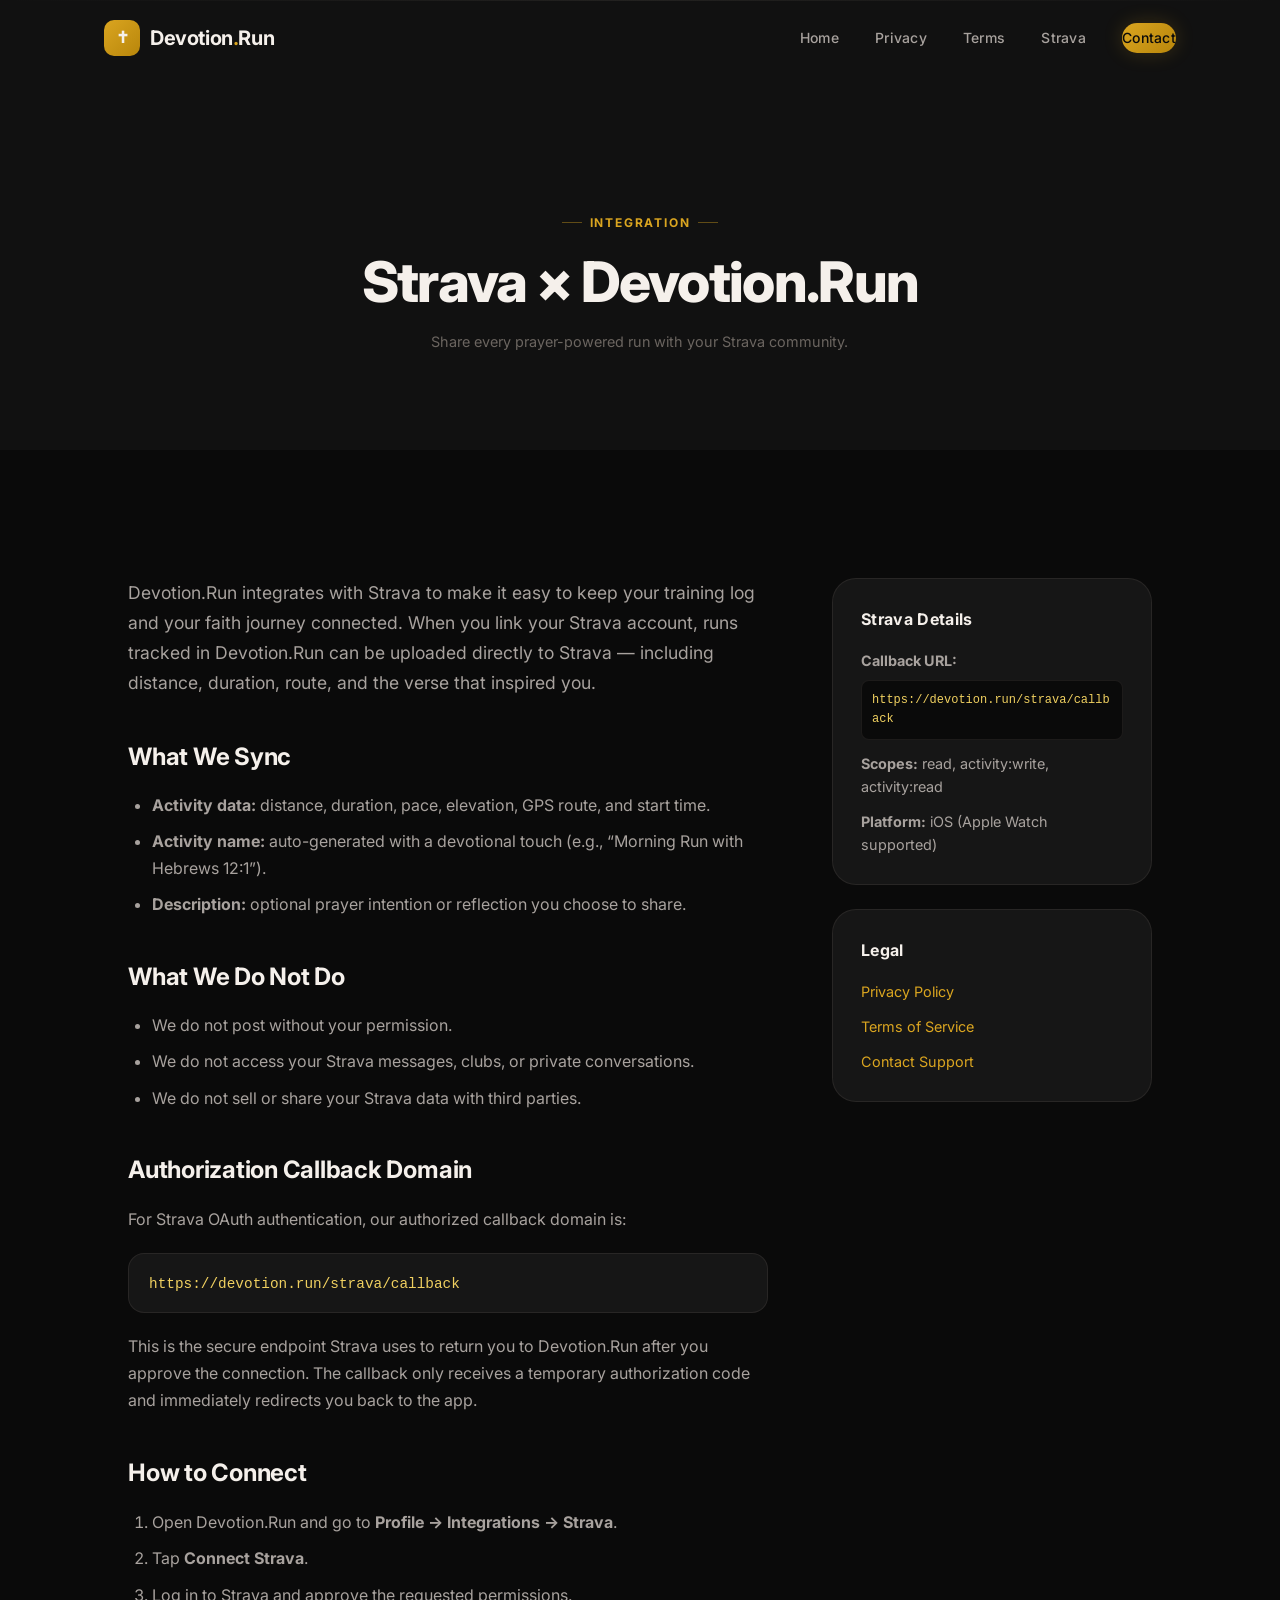
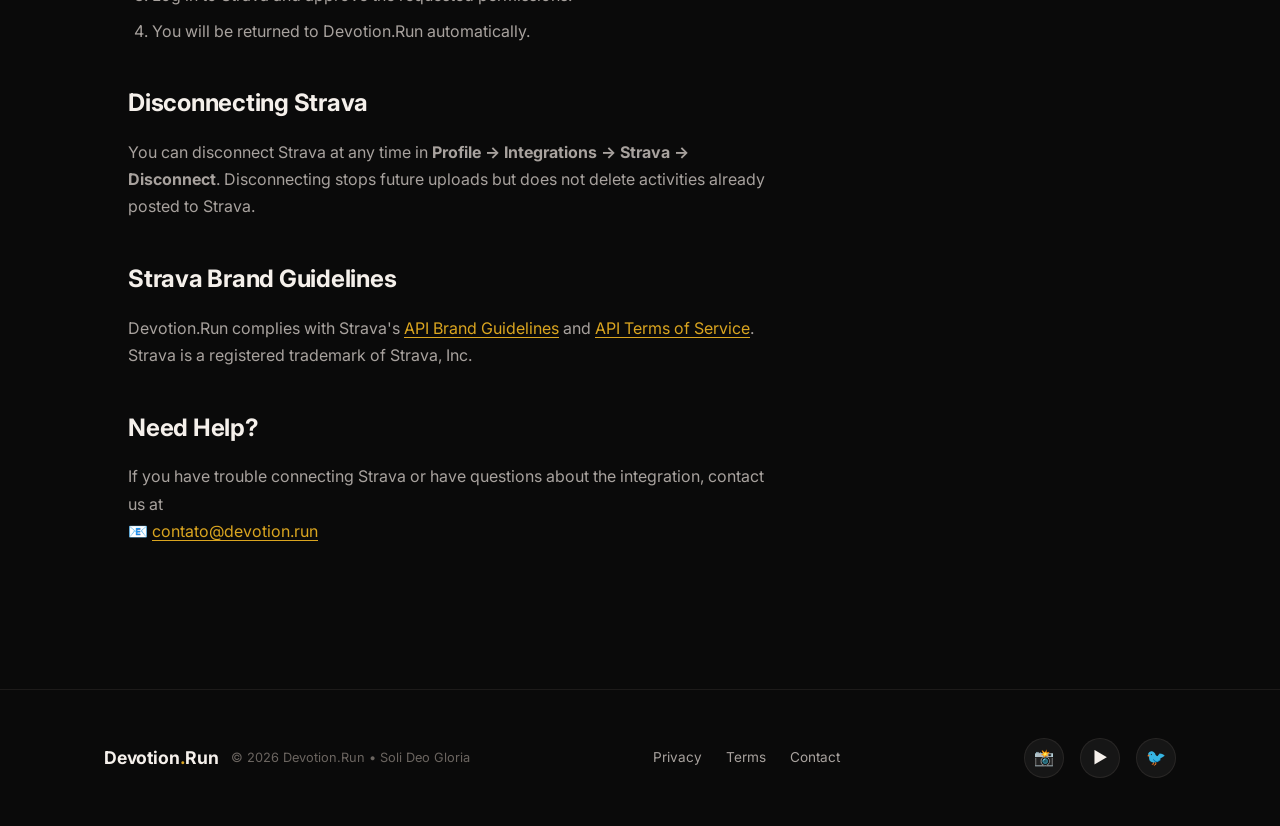
==== strava/index.html @ 0629eaf5 "Initial landing page with legal pages and Strava callback" ====
<!DOCTYPE html>
<html lang="pt-BR">

<head>
    <meta charset="UTF-8">
    <meta name="viewport" content="width=device-width, initial-scale=1.0">
    <title>Strava Integration — Devotion.Run</title>

    <!-- SEO -->
    <meta name="description"
        content="Connect Devotion.Run with Strava. Upload your prayer-powered runs and keep your Strava activity feed in sync.">
    <meta name="author" content="Devotion.Run">

    <!-- Open Graph -->
    <meta property="og:title" content="Strava Integration — Devotion.Run">
    <meta property="og:description" content="Sync your devotional runs with Strava.">
    <meta property="og:type" content="website">
    <meta property="og:url" content="https://devotion.run/strava/">

    <!-- Fonts -->
    <link rel="preconnect" href="https://fonts.googleapis.com">
    <link rel="preconnect" href="https://fonts.gstatic.com" crossorigin>
    <link href="https://fonts.googleapis.com/css2?family=Inter:wght@400;500;600;700;800&display=swap" rel="stylesheet">

    <!-- Styles -->
    <link rel="stylesheet" href="../styles.css">
    <link rel="stylesheet" href="../legal.css">

    <!-- Favicon -->
    <link rel="icon" type="image/svg+xml"
        href="data:image/svg+xml,<svg xmlns='http://www.w3.org/2000/svg' viewBox='0 0 100 100'><text y='.9em' font-size='90'>✝️</text></svg>">
</head>

<body>
    <!-- Page Loader -->
    <div class="page-loader" id="pageLoader">
        <div class="loader-icon"></div>
    </div>

    <!-- Mobile overlay -->
    <div class="nav-overlay" id="navOverlay"></div>

    <!-- ==================== NAVIGATION ==================== -->
    <nav class="navbar" id="navbar">
        <div class="container">
            <a href="/" class="nav-logo">
                <span class="logo-icon">✝</span>
                <span>Devotion<span class="logo-dot">.</span>Run</span>
            </a>

            <div class="nav-links" id="navLinks">
                <a href="/">Home</a>
                <a href="/privacy">Privacy</a>
                <a href="/terms">Terms</a>
                <a href="/strava/">Strava</a>
                <a href="mailto:contato@devotion.run" class="nav-cta">Contact</a>
            </div>

            <button class="menu-toggle" id="menuToggle" aria-label="Menu">
                <span></span>
                <span></span>
                <span></span>
            </button>
        </div>
    </nav>

    <!-- ==================== INTEGRATION HERO ==================== -->
    <section class="legal-hero">
        <div class="container">
            <span class="section-label">Integration</span>
            <h1>Strava × Devotion.Run</h1>
            <p class="legal-updated">Share every prayer-powered run with your Strava community.</p>
        </div>
    </section>

    <!-- ==================== INTEGRATION CONTENT ==================== -->
    <section class="legal-content">
        <div class="container legal-container">
            <div class="legal-body">
                <p class="legal-intro">
                    Devotion.Run integrates with Strava to make it easy to keep your training log and your faith journey
                    connected. When you link your Strava account, runs tracked in Devotion.Run can be uploaded directly
                    to Strava — including distance, duration, route, and the verse that inspired you.
                </p>

                <h2>What We Sync</h2>
                <ul>
                    <li><strong>Activity data:</strong> distance, duration, pace, elevation, GPS route, and start time.
                    </li>
                    <li><strong>Activity name:</strong> auto-generated with a devotional touch (e.g., “Morning Run with
                        Hebrews 12:1”).</li>
                    <li><strong>Description:</strong> optional prayer intention or reflection you choose to share.</li>
                </ul>

                <h2>What We Do Not Do</h2>
                <ul>
                    <li>We do not post without your permission.</li>
                    <li>We do not access your Strava messages, clubs, or private conversations.</li>
                    <li>We do not sell or share your Strava data with third parties.</li>
                </ul>

                <h2>Authorization Callback Domain</h2>
                <p>
                    For Strava OAuth authentication, our authorized callback domain is:
                </p>
                <div class="code-block">
                    <code>https://devotion.run/strava/callback</code>
                </div>
                <p>
                    This is the secure endpoint Strava uses to return you to Devotion.Run after you approve the
                    connection. The callback only receives a temporary authorization code and immediately redirects you
                    back to the app.
                </p>

                <h2>How to Connect</h2>
                <ol>
                    <li>Open Devotion.Run and go to <strong>Profile → Integrations → Strava</strong>.</li>
                    <li>Tap <strong>Connect Strava</strong>.</li>
                    <li>Log in to Strava and approve the requested permissions.</li>
                    <li>You will be returned to Devotion.Run automatically.</li>
                </ol>

                <h2>Disconnecting Strava</h2>
                <p>
                    You can disconnect Strava at any time in <strong>Profile → Integrations → Strava → Disconnect</strong>.
                    Disconnecting stops future uploads but does not delete activities already posted to Strava.
                </p>

                <h2>Strava Brand Guidelines</h2>
                <p>
                    Devotion.Run complies with Strava's <a href="https://developers.strava.com/guidelines/" target="_blank"
                        rel="noopener noreferrer">API Brand Guidelines</a> and
                    <a href="https://www.strava.com/legal/api" target="_blank" rel="noopener noreferrer">API Terms of
                        Service</a>. Strava is a registered trademark of Strava, Inc.
                </p>

                <h2>Need Help?</h2>
                <p>
                    If you have trouble connecting Strava or have questions about the integration, contact us at<br>
                    📧 <a href="mailto:contato@devotion.run">contato@devotion.run</a>
                </p>
            </div>

            <aside class="legal-sidebar">
                <div class="legal-card">
                    <h3>Strava Details</h3>
                    <ul>
                        <li><strong>Callback URL:</strong><br><code>https://devotion.run/strava/callback</code></li>
                        <li><strong>Scopes:</strong> read, activity:write, activity:read</li>
                        <li><strong>Platform:</strong> iOS (Apple Watch supported)</li>
                    </ul>
                </div>
                <div class="legal-card">
                    <h3>Legal</h3>
                    <ul>
                        <li><a href="/privacy">Privacy Policy</a></li>
                        <li><a href="/terms">Terms of Service</a></li>
                        <li><a href="mailto:contato@devotion.run">Contact Support</a></li>
                    </ul>
                </div>
            </aside>
        </div>
    </section>

    <!-- ==================== FOOTER ==================== -->
    <footer class="footer">
        <div class="container">
            <div class="footer-left">
                <span class="footer-logo">Devotion<span class="logo-dot">.</span>Run</span>
                <span class="footer-copy">© 2026 Devotion.Run • Soli Deo Gloria</span>
            </div>

            <div class="footer-links">
                <a href="/privacy">Privacy</a>
                <a href="/terms">Terms</a>
                <a href="mailto:contato@devotion.run">Contact</a>
            </div>

            <div class="footer-social">
                <a href="#" aria-label="Instagram" title="Instagram">📸</a>
                <a href="#" aria-label="YouTube" title="YouTube">▶️</a>
                <a href="#" aria-label="Twitter" title="Twitter">🐦</a>
            </div>
        </div>
    </footer>

    <script src="../script.js"></script>
</body>

</html>
---- styles.css ----
/* ============================================
   DevotionRun — Premium Landing Page
   Design System & Styles
   ============================================ */

/* --- CSS Variables / Design Tokens --- */
:root {
    /* Colors */
    --bg-primary: #0A0A0A;
    --bg-secondary: #111111;
    --bg-card: #161616;
    --bg-card-hover: #1C1C1C;
    --bg-elevated: #1A1A1A;

    --text-primary: #F5F0EB;
    --text-secondary: #A8A29E;
    --text-muted: #6B6560;

    --gold: #DAA520;
    --gold-light: #F0D060;
    --gold-dim: #B8860B;
    --beige: #F5E6D0;
    --beige-dim: #D4C4A8;

    --accent-glow: rgba(218, 165, 32, 0.15);
    --accent-glow-strong: rgba(218, 165, 32, 0.3);
    --border-subtle: rgba(245, 230, 208, 0.08);
    --border-gold: rgba(218, 165, 32, 0.25);

    /* Typography */
    --font-display: 'Inter', -apple-system, BlinkMacSystemFont, sans-serif;
    --font-body: 'Inter', -apple-system, BlinkMacSystemFont, sans-serif;

    /* Spacing */
    --section-padding: clamp(80px, 10vw, 140px) clamp(20px, 5vw, 80px);
    --container-max: 1200px;

    /* Transitions */
    --ease-out-expo: cubic-bezier(0.16, 1, 0.3, 1);
    --ease-out-quart: cubic-bezier(0.25, 1, 0.5, 1);
    --transition-fast: 200ms var(--ease-out-expo);
    --transition-medium: 400ms var(--ease-out-expo);
    --transition-slow: 800ms var(--ease-out-expo);

    /* Border Radius */
    --radius-sm: 8px;
    --radius-md: 16px;
    --radius-lg: 24px;
    --radius-xl: 32px;
    --radius-full: 9999px;
}

/* --- Reset & Base --- */
*,
*::before,
*::after {
    margin: 0;
    padding: 0;
    box-sizing: border-box;
}

html {
    scroll-behavior: smooth;
    -webkit-font-smoothing: antialiased;
    -moz-osx-font-smoothing: grayscale;
}

body {
    font-family: var(--font-body);
    background-color: var(--bg-primary);
    color: var(--text-primary);
    line-height: 1.6;
    overflow-x: hidden;
}

a {
    text-decoration: none;
    color: inherit;
    transition: color var(--transition-fast);
}

img {
    max-width: 100%;
    height: auto;
    display: block;
}

button {
    border: none;
    background: none;
    font-family: inherit;
    cursor: pointer;
    color: inherit;
}

ul,
ol {
    list-style: none;
}

/* --- Container --- */
.container {
    max-width: var(--container-max);
    margin: 0 auto;
    padding: 0 clamp(20px, 5vw, 80px);
}

/* --- Section base --- */
section {
    position: relative;
}

/* --- Animated reveal --- */
.reveal {
    opacity: 0;
    transform: translateY(40px);
    transition: opacity 0.8s var(--ease-out-expo), transform 0.8s var(--ease-out-expo);
}

.reveal.visible {
    opacity: 1;
    transform: translateY(0);
}

.reveal-delay-1 {
    transition-delay: 0.1s;
}

.reveal-delay-2 {
    transition-delay: 0.2s;
}

.reveal-delay-3 {
    transition-delay: 0.3s;
}

.reveal-delay-4 {
    transition-delay: 0.4s;
}

/* ============================================
   NAVIGATION
   ============================================ */
.navbar {
    position: fixed;
    top: 0;
    left: 0;
    right: 0;
    z-index: 1000;
    padding: 20px 0;
    transition: all var(--transition-medium);
}

.navbar.scrolled {
    background: rgba(10, 10, 10, 0.85);
    backdrop-filter: blur(20px) saturate(180%);
    -webkit-backdrop-filter: blur(20px) saturate(180%);
    border-bottom: 1px solid var(--border-subtle);
    padding: 12px 0;
}

.navbar .container {
    display: flex;
    align-items: center;
    justify-content: space-between;
}

.nav-logo {
    display: flex;
    align-items: center;
    gap: 10px;
    font-size: 1.25rem;
    font-weight: 700;
    letter-spacing: -0.02em;
}

.nav-logo .logo-icon {
    width: 36px;
    height: 36px;
    background: linear-gradient(135deg, var(--gold), var(--gold-dim));
    border-radius: 10px;
    display: flex;
    align-items: center;
    justify-content: center;
    font-size: 1rem;
}

.nav-logo .logo-dot {
    color: var(--gold);
}

.nav-links {
    display: flex;
    align-items: center;
    gap: 36px;
}

.nav-links a {
    font-size: 0.875rem;
    font-weight: 500;
    color: var(--text-secondary);
    letter-spacing: 0.02em;
    position: relative;
    padding: 4px 0;
}

.nav-links a::after {
    content: '';
    position: absolute;
    bottom: -2px;
    left: 0;
    width: 0;
    height: 2px;
    background: var(--gold);
    transition: width var(--transition-medium);
}

.nav-links a:hover {
    color: var(--text-primary);
}

.nav-links a:hover::after {
    width: 100%;
}

.nav-cta {
    background: linear-gradient(135deg, var(--gold), var(--gold-dim));
    color: var(--bg-primary) !important;
    padding: 10px 24px;
    border-radius: var(--radius-full);
    font-weight: 600;
    font-size: 0.875rem;
    letter-spacing: 0.02em;
    transition: all var(--transition-fast);
    box-shadow: 0 0 20px rgba(218, 165, 32, 0.2);
}

.nav-cta:hover {
    transform: translateY(-1px);
    box-shadow: 0 4px 30px rgba(218, 165, 32, 0.4);
}

.nav-cta::after {
    display: none !important;
}

/* Language Switcher */
.lang-switcher {
    display: flex;
    gap: 4px;
    padding: 4px;
    background: var(--bg-card);
    border: 1px solid var(--border-subtle);
    border-radius: var(--radius-full);
}

.lang-btn {
    padding: 6px 10px;
    font-size: 0.7rem;
    font-weight: 600;
    letter-spacing: 0.04em;
    color: var(--text-muted);
    border-radius: var(--radius-full);
    transition: all var(--transition-fast);
    cursor: pointer;
    border: none;
    background: none;
    font-family: var(--font-body);
}

.lang-btn:hover {
    color: var(--text-primary);
    background: rgba(255, 255, 255, 0.05);
}

.lang-btn.active {
    background: linear-gradient(135deg, var(--gold), var(--gold-dim));
    color: var(--bg-primary);
    box-shadow: 0 2px 10px rgba(218, 165, 32, 0.3);
}

/* Mobile menu toggle */
.menu-toggle {
    display: none;
    flex-direction: column;
    gap: 5px;
    padding: 8px;
    z-index: 1001;
}

.menu-toggle span {
    display: block;
    width: 24px;
    height: 2px;
    background: var(--text-primary);
    transition: all var(--transition-fast);
    border-radius: 2px;
}

.menu-toggle.active span:nth-child(1) {
    transform: rotate(45deg) translate(5px, 5px);
}

.menu-toggle.active span:nth-child(2) {
    opacity: 0;
}

.menu-toggle.active span:nth-child(3) {
    transform: rotate(-45deg) translate(5px, -5px);
}

/* ============================================
   HERO SECTION
   ============================================ */
.hero {
    min-height: 100vh;
    display: flex;
    align-items: center;
    padding: clamp(120px, 15vw, 180px) 0 clamp(60px, 8vw, 120px);
    position: relative;
    overflow: hidden;
}

/* Background glow effects */
.hero::before {
    content: '';
    position: absolute;
    top: -20%;
    left: -10%;
    width: 60%;
    height: 60%;
    background: radial-gradient(circle, rgba(218, 165, 32, 0.06) 0%, transparent 70%);
    pointer-events: none;
}

.hero::after {
    content: '';
    position: absolute;
    bottom: -30%;
    right: -20%;
    width: 50%;
    height: 50%;
    background: radial-gradient(circle, rgba(245, 230, 208, 0.04) 0%, transparent 70%);
    pointer-events: none;
}

.hero .container {
    display: grid;
    grid-template-columns: 1fr 1fr;
    gap: 60px;
    align-items: center;
    position: relative;
    z-index: 1;
}

.hero-content {
    max-width: 560px;
}

.hero-badge {
    display: inline-flex;
    align-items: center;
    gap: 8px;
    padding: 8px 16px;
    background: var(--accent-glow);
    border: 1px solid var(--border-gold);
    border-radius: var(--radius-full);
    font-size: 0.8rem;
    font-weight: 600;
    color: var(--gold-light);
    letter-spacing: 0.08em;
    text-transform: uppercase;
    margin-bottom: 28px;
}

.hero-badge .badge-dot {
    width: 6px;
    height: 6px;
    background: var(--gold);
    border-radius: 50%;
    animation: pulse-dot 2s ease-in-out infinite;
}

@keyframes pulse-dot {

    0%,
    100% {
        opacity: 1;
        box-shadow: 0 0 0 0 rgba(218, 165, 32, 0.4);
    }

    50% {
        opacity: 0.8;
        box-shadow: 0 0 0 6px rgba(218, 165, 32, 0);
    }
}

.hero h1 {
    font-size: clamp(2.5rem, 5vw, 4rem);
    font-weight: 800;
    line-height: 1.08;
    letter-spacing: -0.03em;
    margin-bottom: 24px;
}

.hero h1 .text-gold {
    background: linear-gradient(135deg, var(--gold-light), var(--gold));
    -webkit-background-clip: text;
    -webkit-text-fill-color: transparent;
    background-clip: text;
}

.hero-description {
    font-size: clamp(1rem, 1.5vw, 1.2rem);
    color: var(--text-secondary);
    line-height: 1.7;
    margin-bottom: 40px;
    max-width: 480px;
}

.hero-actions {
    display: flex;
    align-items: center;
    gap: 16px;
    flex-wrap: wrap;
}

.btn-primary {
    display: inline-flex;
    align-items: center;
    gap: 10px;
    padding: 16px 32px;
    background: linear-gradient(135deg, var(--gold), var(--gold-dim));
    color: var(--bg-primary);
    border-radius: var(--radius-full);
    font-weight: 700;
    font-size: 1rem;
    letter-spacing: 0.01em;
    transition: all var(--transition-fast);
    box-shadow: 0 4px 30px rgba(218, 165, 32, 0.3);
    border: none;
    cursor: pointer;
}

.btn-primary:hover {
    transform: translateY(-2px);
    box-shadow: 0 8px 40px rgba(218, 165, 32, 0.5);
}

.btn-primary:active {
    transform: translateY(0);
}

.btn-primary .btn-icon {
    font-size: 1.2rem;
    transition: transform var(--transition-fast);
}

.btn-primary:hover .btn-icon {
    transform: translateX(3px);
}

.btn-secondary {
    display: inline-flex;
    align-items: center;
    gap: 10px;
    padding: 16px 32px;
    background: transparent;
    color: var(--text-primary);
    border: 1px solid var(--border-subtle);
    border-radius: var(--radius-full);
    font-weight: 600;
    font-size: 1rem;
    transition: all var(--transition-fast);
    cursor: pointer;
}

.btn-secondary:hover {
    border-color: var(--gold);
    background: var(--accent-glow);
    color: var(--gold-light);
}

.hero-stats {
    display: flex;
    gap: 40px;
    margin-top: 48px;
    padding-top: 32px;
    border-top: 1px solid var(--border-subtle);
}

.hero-stat {
    text-align: left;
}

.hero-stat .stat-value {
    font-size: 1.75rem;
    font-weight: 800;
    color: var(--gold);
    letter-spacing: -0.02em;
}

.hero-stat .stat-label {
    font-size: 0.8rem;
    color: var(--text-muted);
    text-transform: uppercase;
    letter-spacing: 0.08em;
    margin-top: 4px;
}

/* Hero mockup */
.hero-mockup {
    position: relative;
    display: flex;
    justify-content: center;
    align-items: center;
}

.phone-frame {
    position: relative;
    width: 280px;
    border-radius: 40px;
    overflow: hidden;
    box-shadow:
        0 0 0 1px rgba(255, 255, 255, 0.1),
        0 25px 80px rgba(0, 0, 0, 0.5),
        0 0 60px rgba(218, 165, 32, 0.1);
    transition: transform 0.6s var(--ease-out-expo);
}

.phone-frame:hover {
    transform: translateY(-8px) rotateY(-2deg);
}

.phone-frame img {
    width: 100%;
    display: block;
}

.phone-glow {
    position: absolute;
    top: 50%;
    left: 50%;
    transform: translate(-50%, -50%);
    width: 120%;
    height: 120%;
    background: radial-gradient(circle, rgba(218, 165, 32, 0.08) 0%, transparent 60%);
    pointer-events: none;
    z-index: -1;
}

/* Second phone (dark mode) offset */
.phone-frame-secondary {
    position: absolute;
    right: -40px;
    top: 40px;
    width: 240px;
    opacity: 0.7;
    z-index: -1;
}

/* ============================================
   FEATURES SECTION
   ============================================ */
.features {
    padding: var(--section-padding);
    position: relative;
}

.section-header {
    text-align: center;
    max-width: 640px;
    margin: 0 auto 64px;
}

.section-label {
    display: inline-flex;
    align-items: center;
    gap: 8px;
    font-size: 0.75rem;
    font-weight: 700;
    color: var(--gold);
    text-transform: uppercase;
    letter-spacing: 0.15em;
    margin-bottom: 16px;
}

.section-label::before,
.section-label::after {
    content: '';
    width: 20px;
    height: 1px;
    background: var(--gold);
    opacity: 0.4;
}

.section-title {
    font-size: clamp(2rem, 4vw, 3rem);
    font-weight: 800;
    letter-spacing: -0.03em;
    line-height: 1.1;
    margin-bottom: 16px;
}

.section-subtitle {
    font-size: 1.1rem;
    color: var(--text-secondary);
    line-height: 1.6;
}

.features-grid {
    display: grid;
    grid-template-columns: repeat(3, 1fr);
    gap: 24px;
}

.feature-card {
    background: var(--bg-card);
    border: 1px solid var(--border-subtle);
    border-radius: var(--radius-lg);
    padding: 40px 32px;
    transition: all var(--transition-medium);
    position: relative;
    overflow: hidden;
}

.feature-card::before {
    content: '';
    position: absolute;
    top: 0;
    left: 0;
    right: 0;
    height: 2px;
    background: linear-gradient(90deg, transparent, var(--gold), transparent);
    opacity: 0;
    transition: opacity var(--transition-medium);
}

.feature-card:hover {
    background: var(--bg-card-hover);
    border-color: var(--border-gold);
    transform: translateY(-4px);
    box-shadow: 0 20px 60px rgba(0, 0, 0, 0.3);
}

.feature-card:hover::before {
    opacity: 1;
}

.feature-icon {
    width: 56px;
    height: 56px;
    background: var(--accent-glow);
    border: 1px solid var(--border-gold);
    border-radius: 16px;
    display: flex;
    align-items: center;
    justify-content: center;
    font-size: 1.5rem;
    margin-bottom: 24px;
}

.feature-card h3 {
    font-size: 1.25rem;
    font-weight: 700;
    margin-bottom: 12px;
    letter-spacing: -0.01em;
}

.feature-card p {
    color: var(--text-secondary);
    font-size: 0.95rem;
    line-height: 1.65;
}

/* ============================================
   HOW IT WORKS
   ============================================ */
.how-it-works {
    padding: var(--section-padding);
    background: var(--bg-secondary);
    position: relative;
}

.how-it-works::before {
    content: '';
    position: absolute;
    top: 0;
    left: 0;
    right: 0;
    height: 1px;
    background: linear-gradient(90deg, transparent, var(--border-subtle), transparent);
}

.steps-container {
    display: grid;
    grid-template-columns: repeat(3, 1fr);
    gap: 48px;
    position: relative;
}

/* Connecting line */
.steps-container::before {
    content: '';
    position: absolute;
    top: 40px;
    left: 15%;
    right: 15%;
    height: 1px;
    background: linear-gradient(90deg, var(--border-gold), var(--gold), var(--border-gold));
    opacity: 0.3;
}

.step {
    text-align: center;
    position: relative;
}

.step-number {
    width: 80px;
    height: 80px;
    background: var(--bg-primary);
    border: 2px solid var(--border-gold);
    border-radius: 50%;
    display: flex;
    align-items: center;
    justify-content: center;
    margin: 0 auto 28px;
    font-size: 2rem;
    position: relative;
    z-index: 1;
    transition: all var(--transition-medium);
}

.step:hover .step-number {
    background: var(--accent-glow-strong);
    border-color: var(--gold);
    box-shadow: 0 0 30px rgba(218, 165, 32, 0.2);
    transform: scale(1.05);
}

.step h3 {
    font-size: 1.3rem;
    font-weight: 700;
    margin-bottom: 12px;
    letter-spacing: -0.01em;
}

.step p {
    color: var(--text-secondary);
    font-size: 0.95rem;
    line-height: 1.6;
    max-width: 280px;
    margin: 0 auto;
}

/* ============================================
   SCREENSHOTS / APP SHOWCASE
   ============================================ */
.showcase {
    padding: var(--section-padding);
    position: relative;
    overflow: hidden;
}

.showcase-wrapper {
    display: flex;
    justify-content: center;
    align-items: center;
    gap: 32px;
    padding: 40px 0;
}

.showcase-phone {
    width: 240px;
    border-radius: 32px;
    overflow: hidden;
    box-shadow:
        0 0 0 1px rgba(255, 255, 255, 0.08),
        0 25px 60px rgba(0, 0, 0, 0.4);
    transition: all 0.6s var(--ease-out-expo);
    flex-shrink: 0;
}

.showcase-phone:hover {
    transform: translateY(-12px);
    box-shadow:
        0 0 0 1px rgba(218, 165, 32, 0.2),
        0 35px 80px rgba(0, 0, 0, 0.5),
        0 0 40px rgba(218, 165, 32, 0.08);
}

.showcase-phone.featured {
    width: 280px;
    z-index: 2;
}

.showcase-phone img {
    width: 100%;
    display: block;
}

/* ============================================
   TESTIMONIALS
   ============================================ */
.testimonials {
    padding: var(--section-padding);
    background: var(--bg-secondary);
}

.testimonials-grid {
    display: grid;
    grid-template-columns: repeat(3, 1fr);
    gap: 24px;
}

.testimonial-card {
    background: var(--bg-card);
    border: 1px solid var(--border-subtle);
    border-radius: var(--radius-lg);
    padding: 36px;
    transition: all var(--transition-medium);
}

.testimonial-card:hover {
    border-color: var(--border-gold);
    transform: translateY(-4px);
}

.testimonial-stars {
    display: flex;
    gap: 4px;
    margin-bottom: 20px;
    color: var(--gold);
    font-size: 1rem;
}

.testimonial-text {
    font-size: 1rem;
    line-height: 1.7;
    color: var(--text-primary);
    margin-bottom: 24px;
    font-style: italic;
}

.testimonial-author {
    display: flex;
    align-items: center;
    gap: 12px;
}

.testimonial-avatar {
    width: 44px;
    height: 44px;
    background: linear-gradient(135deg, var(--gold), var(--gold-dim));
    border-radius: 50%;
    display: flex;
    align-items: center;
    justify-content: center;
    font-weight: 700;
    font-size: 0.9rem;
    color: var(--bg-primary);
}

.testimonial-info .name {
    font-weight: 600;
    font-size: 0.95rem;
}

.testimonial-info .role {
    font-size: 0.8rem;
    color: var(--text-muted);
    margin-top: 2px;
}

/* ============================================
   VERSE SECTION (divider)
   ============================================ */
.verse-section {
    padding: clamp(60px, 8vw, 100px) 0;
    text-align: center;
    position: relative;
}

.verse-section::before,
.verse-section::after {
    content: '';
    position: absolute;
    left: 50%;
    transform: translateX(-50%);
    width: 60px;
    height: 1px;
    background: var(--gold);
    opacity: 0.3;
}

.verse-section::before {
    top: 0;
}

.verse-section::after {
    bottom: 0;
}

.verse-text {
    font-size: clamp(1.2rem, 2.5vw, 1.6rem);
    font-style: italic;
    color: var(--beige);
    max-width: 700px;
    margin: 0 auto 16px;
    line-height: 1.7;
    letter-spacing: 0.01em;
}

.verse-reference {
    font-size: 0.85rem;
    color: var(--gold);
    font-weight: 600;
    letter-spacing: 0.1em;
    text-transform: uppercase;
}

/* ============================================
   CTA / WAITLIST SECTION
   ============================================ */
.cta-section {
    padding: var(--section-padding);
    text-align: center;
    position: relative;
    overflow: hidden;
}

.cta-section::before {
    content: '';
    position: absolute;
    top: 50%;
    left: 50%;
    transform: translate(-50%, -50%);
    width: 600px;
    height: 600px;
    background: radial-gradient(circle, rgba(218, 165, 32, 0.08) 0%, transparent 60%);
    pointer-events: none;
}

.cta-content {
    position: relative;
    z-index: 1;
    max-width: 600px;
    margin: 0 auto;
}

.cta-section h2 {
    font-size: clamp(2rem, 4vw, 3rem);
    font-weight: 800;
    letter-spacing: -0.03em;
    margin-bottom: 16px;
}

.cta-section p {
    font-size: 1.1rem;
    color: var(--text-secondary);
    margin-bottom: 40px;
    line-height: 1.6;
}

.waitlist-form {
    display: flex;
    gap: 12px;
    max-width: 480px;
    margin: 0 auto 24px;
}

.waitlist-form input {
    flex: 1;
    padding: 16px 24px;
    background: var(--bg-card);
    border: 1px solid var(--border-subtle);
    border-radius: var(--radius-full);
    color: var(--text-primary);
    font-size: 1rem;
    font-family: var(--font-body);
    outline: none;
    transition: border-color var(--transition-fast);
}

.waitlist-form input::placeholder {
    color: var(--text-muted);
}

.waitlist-form input:focus {
    border-color: var(--gold);
    box-shadow: 0 0 0 3px rgba(218, 165, 32, 0.1);
}

.waitlist-form button {
    padding: 16px 28px;
    background: linear-gradient(135deg, var(--gold), var(--gold-dim));
    color: var(--bg-primary);
    border: none;
    border-radius: var(--radius-full);
    font-weight: 700;
    font-size: 0.95rem;
    cursor: pointer;
    transition: all var(--transition-fast);
    white-space: nowrap;
}

.waitlist-form button:hover {
    transform: translateY(-1px);
    box-shadow: 0 6px 30px rgba(218, 165, 32, 0.4);
}

.cta-note {
    font-size: 0.8rem;
    color: var(--text-muted);
}

.app-store-badges {
    display: flex;
    justify-content: center;
    gap: 16px;
    margin-top: 32px;
}

.app-store-badge {
    display: inline-flex;
    align-items: center;
    gap: 10px;
    padding: 12px 24px;
    background: var(--bg-card);
    border: 1px solid var(--border-subtle);
    border-radius: var(--radius-md);
    transition: all var(--transition-fast);
    font-size: 0.85rem;
    color: var(--text-secondary);
}

.app-store-badge:hover {
    border-color: var(--border-gold);
    background: var(--bg-card-hover);
}

.app-store-badge .badge-icon {
    font-size: 1.5rem;
}

.app-store-badge .badge-text .small {
    display: block;
    font-size: 0.65rem;
    text-transform: uppercase;
    letter-spacing: 0.05em;
    color: var(--text-muted);
}

.app-store-badge .badge-text .big {
    display: block;
    font-size: 1rem;
    font-weight: 600;
    color: var(--text-primary);
}

/* ============================================
   FOOTER
   ============================================ */
.footer {
    padding: 48px 0;
    border-top: 1px solid var(--border-subtle);
    background: var(--bg-primary);
}

.footer .container {
    display: flex;
    align-items: center;
    justify-content: space-between;
}

.footer-left {
    display: flex;
    align-items: center;
    gap: 12px;
}

.footer-logo {
    font-weight: 700;
    font-size: 1.1rem;
    letter-spacing: -0.01em;
}

.footer-logo .logo-dot {
    color: var(--gold);
}

.footer-copy {
    font-size: 0.8rem;
    color: var(--text-muted);
}

.footer-links {
    display: flex;
    gap: 24px;
}

.footer-links a {
    font-size: 0.85rem;
    color: var(--text-secondary);
    transition: color var(--transition-fast);
}

.footer-links a:hover {
    color: var(--gold);
}

.footer-social {
    display: flex;
    gap: 16px;
}

.footer-social a {
    width: 40px;
    height: 40px;
    border-radius: 50%;
    background: var(--bg-card);
    border: 1px solid var(--border-subtle);
    display: flex;
    align-items: center;
    justify-content: center;
    font-size: 1rem;
    transition: all var(--transition-fast);
}

.footer-social a:hover {
    background: var(--accent-glow);
    border-color: var(--border-gold);
    color: var(--gold);
    transform: translateY(-2px);
}

/* ============================================
   RESPONSIVE
   ============================================ */
@media (max-width: 1024px) {
    .hero .container {
        grid-template-columns: 1fr;
        text-align: center;
        gap: 48px;
    }

    .hero-content {
        max-width: 100%;
        order: 1;
    }

    .hero-description {
        margin-left: auto;
        margin-right: auto;
    }

    .hero-actions {
        justify-content: center;
    }

    .hero-stats {
        justify-content: center;
    }

    .hero-mockup {
        order: 0;
    }

    .phone-frame-secondary {
        display: none;
    }

    .features-grid {
        grid-template-columns: 1fr;
        max-width: 480px;
        margin: 0 auto;
    }

    .steps-container {
        grid-template-columns: 1fr;
        gap: 40px;
    }

    .steps-container::before {
        display: none;
    }

    .testimonials-grid {
        grid-template-columns: 1fr;
        max-width: 480px;
        margin: 0 auto;
    }

    .showcase-wrapper {
        flex-direction: column;
    }
}

@media (max-width: 768px) {
    .nav-links {
        position: fixed;
        top: 0;
        right: -100%;
        width: 80%;
        max-width: 320px;
        height: 100vh;
        background: var(--bg-secondary);
        flex-direction: column;
        justify-content: center;
        gap: 32px;
        padding: 40px;
        transition: right var(--transition-medium);
        border-left: 1px solid var(--border-subtle);
        z-index: 999;
    }

    .nav-links.open {
        right: 0;
    }

    .nav-links a {
        font-size: 1.1rem;
    }

    .menu-toggle {
        display: flex;
    }

    .hero h1 {
        font-size: clamp(2rem, 8vw, 3rem);
    }

    .hero-stats {
        flex-direction: column;
        gap: 20px;
        align-items: center;
    }

    .hero-stat {
        text-align: center;
    }

    .waitlist-form {
        flex-direction: column;
    }

    .footer .container {
        flex-direction: column;
        gap: 24px;
        text-align: center;
    }

    .footer-left {
        flex-direction: column;
    }

    .app-store-badges {
        flex-direction: column;
        align-items: center;
    }
}

/* ============================================
   OVERLAY for mobile menu
   ============================================ */
.nav-overlay {
    position: fixed;
    top: 0;
    left: 0;
    right: 0;
    bottom: 0;
    background: rgba(0, 0, 0, 0.6);
    z-index: 998;
    opacity: 0;
    pointer-events: none;
    transition: opacity var(--transition-medium);
}

.nav-overlay.visible {
    opacity: 1;
    pointer-events: all;
}

/* ============================================
   LOADING / ENTRY ANIMATION
   ============================================ */
.page-loader {
    position: fixed;
    top: 0;
    left: 0;
    right: 0;
    bottom: 0;
    background: var(--bg-primary);
    z-index: 9999;
    display: flex;
    align-items: center;
    justify-content: center;
    transition: opacity 0.6s ease, visibility 0.6s ease;
}

.page-loader.hidden {
    opacity: 0;
    visibility: hidden;
}

.loader-icon {
    width: 48px;
    height: 48px;
    border: 3px solid var(--border-subtle);
    border-top-color: var(--gold);
    border-radius: 50%;
    animation: spin 0.8s linear infinite;
}

@keyframes spin {
    to {
        transform: rotate(360deg);
    }
}

/* ============================================
   PARTICLE / FLOATING ELEMENTS
   ============================================ */
.floating-cross {
    position: absolute;
    color: var(--gold);
    opacity: 0.04;
    font-size: 3rem;
    pointer-events: none;
    animation: float 8s ease-in-out infinite;
}

@keyframes float {

    0%,
    100% {
        transform: translateY(0) rotate(0deg);
    }

    50% {
        transform: translateY(-20px) rotate(5deg);
    }
}
---- legal.css ----
/* ============================================
   DevotionRun — Legal & Integration Pages
   ============================================ */

.legal-hero {
    min-height: 50vh;
    display: flex;
    align-items: center;
    justify-content: center;
    text-align: center;
    padding: clamp(140px, 20vh, 200px) 0 clamp(60px, 8vh, 100px);
    position: relative;
    background: var(--bg-secondary);
}

.legal-hero::before {
    content: '';
    position: absolute;
    top: 0;
    left: 0;
    right: 0;
    height: 1px;
    background: linear-gradient(90deg, transparent, var(--border-subtle), transparent);
}

.legal-hero .section-label {
    margin-bottom: 20px;
}

.legal-hero h1 {
    font-size: clamp(2rem, 5vw, 3.5rem);
    font-weight: 800;
    letter-spacing: -0.03em;
    line-height: 1.1;
    margin-bottom: 16px;
}

.legal-updated {
    color: var(--text-muted);
    font-size: 0.9rem;
}

.legal-content {
    padding: var(--section-padding);
    background: var(--bg-primary);
}

.legal-container {
    display: grid;
    grid-template-columns: 1fr 320px;
    gap: 64px;
    align-items: start;
}

.legal-body {
    max-width: 720px;
}

.legal-intro {
    font-size: 1.1rem;
    color: var(--text-secondary);
    line-height: 1.7;
    margin-bottom: 40px;
}

.legal-body h2 {
    font-size: 1.5rem;
    font-weight: 700;
    margin-top: 40px;
    margin-bottom: 16px;
    letter-spacing: -0.01em;
}

.legal-body h3 {
    font-size: 1.15rem;
    font-weight: 600;
    margin-top: 24px;
    margin-bottom: 12px;
    color: var(--gold-light);
}

.legal-body p {
    color: var(--text-secondary);
    line-height: 1.7;
    margin-bottom: 16px;
}

.legal-body ul,
.legal-body ol {
    margin-bottom: 20px;
    padding-left: 24px;
    color: var(--text-secondary);
}

.legal-body ul {
    list-style: disc;
}

.legal-body ol {
    list-style: decimal;
}

.legal-body li {
    margin-bottom: 10px;
    line-height: 1.65;
}

.legal-body a {
    color: var(--gold);
    text-decoration: underline;
    text-underline-offset: 3px;
}

.legal-body a:hover {
    color: var(--gold-light);
}

.legal-sidebar {
    position: sticky;
    top: 120px;
}

.legal-card {
    background: var(--bg-card);
    border: 1px solid var(--border-subtle);
    border-radius: var(--radius-lg);
    padding: 28px;
    margin-bottom: 24px;
}

.legal-card h3 {
    font-size: 1rem;
    font-weight: 700;
    margin-bottom: 16px;
    letter-spacing: 0.02em;
}

.legal-card ul {
    list-style: none;
    padding: 0;
    margin: 0;
}

.legal-card li {
    margin-bottom: 12px;
    font-size: 0.9rem;
    color: var(--text-secondary);
    line-height: 1.6;
}

.legal-card li:last-child {
    margin-bottom: 0;
}

.legal-card a {
    color: var(--gold);
    text-decoration: none;
}

.legal-card a:hover {
    text-decoration: underline;
}

.legal-card code {
    display: block;
    background: var(--bg-primary);
    border: 1px solid var(--border-subtle);
    border-radius: var(--radius-sm);
    padding: 10px;
    margin-top: 8px;
    font-family: 'SF Mono', Monaco, monospace;
    font-size: 0.75rem;
    color: var(--gold-light);
    word-break: break-all;
}

.code-block {
    background: var(--bg-card);
    border: 1px solid var(--border-subtle);
    border-radius: var(--radius-md);
    padding: 16px 20px;
    margin: 20px 0;
    overflow-x: auto;
}

.code-block code {
    font-family: 'SF Mono', Monaco, monospace;
    font-size: 0.9rem;
    color: var(--gold-light);
}

/* Responsive */
@media (max-width: 1024px) {
    .legal-container {
        grid-template-columns: 1fr;
        gap: 40px;
    }

    .legal-sidebar {
        position: static;
        max-width: 480px;
    }
}

@media (max-width: 768px) {
    .legal-hero {
        padding-top: 120px;
    }

    .legal-body h2 {
        font-size: 1.3rem;
    }

    .legal-card {
        padding: 20px;
    }
}
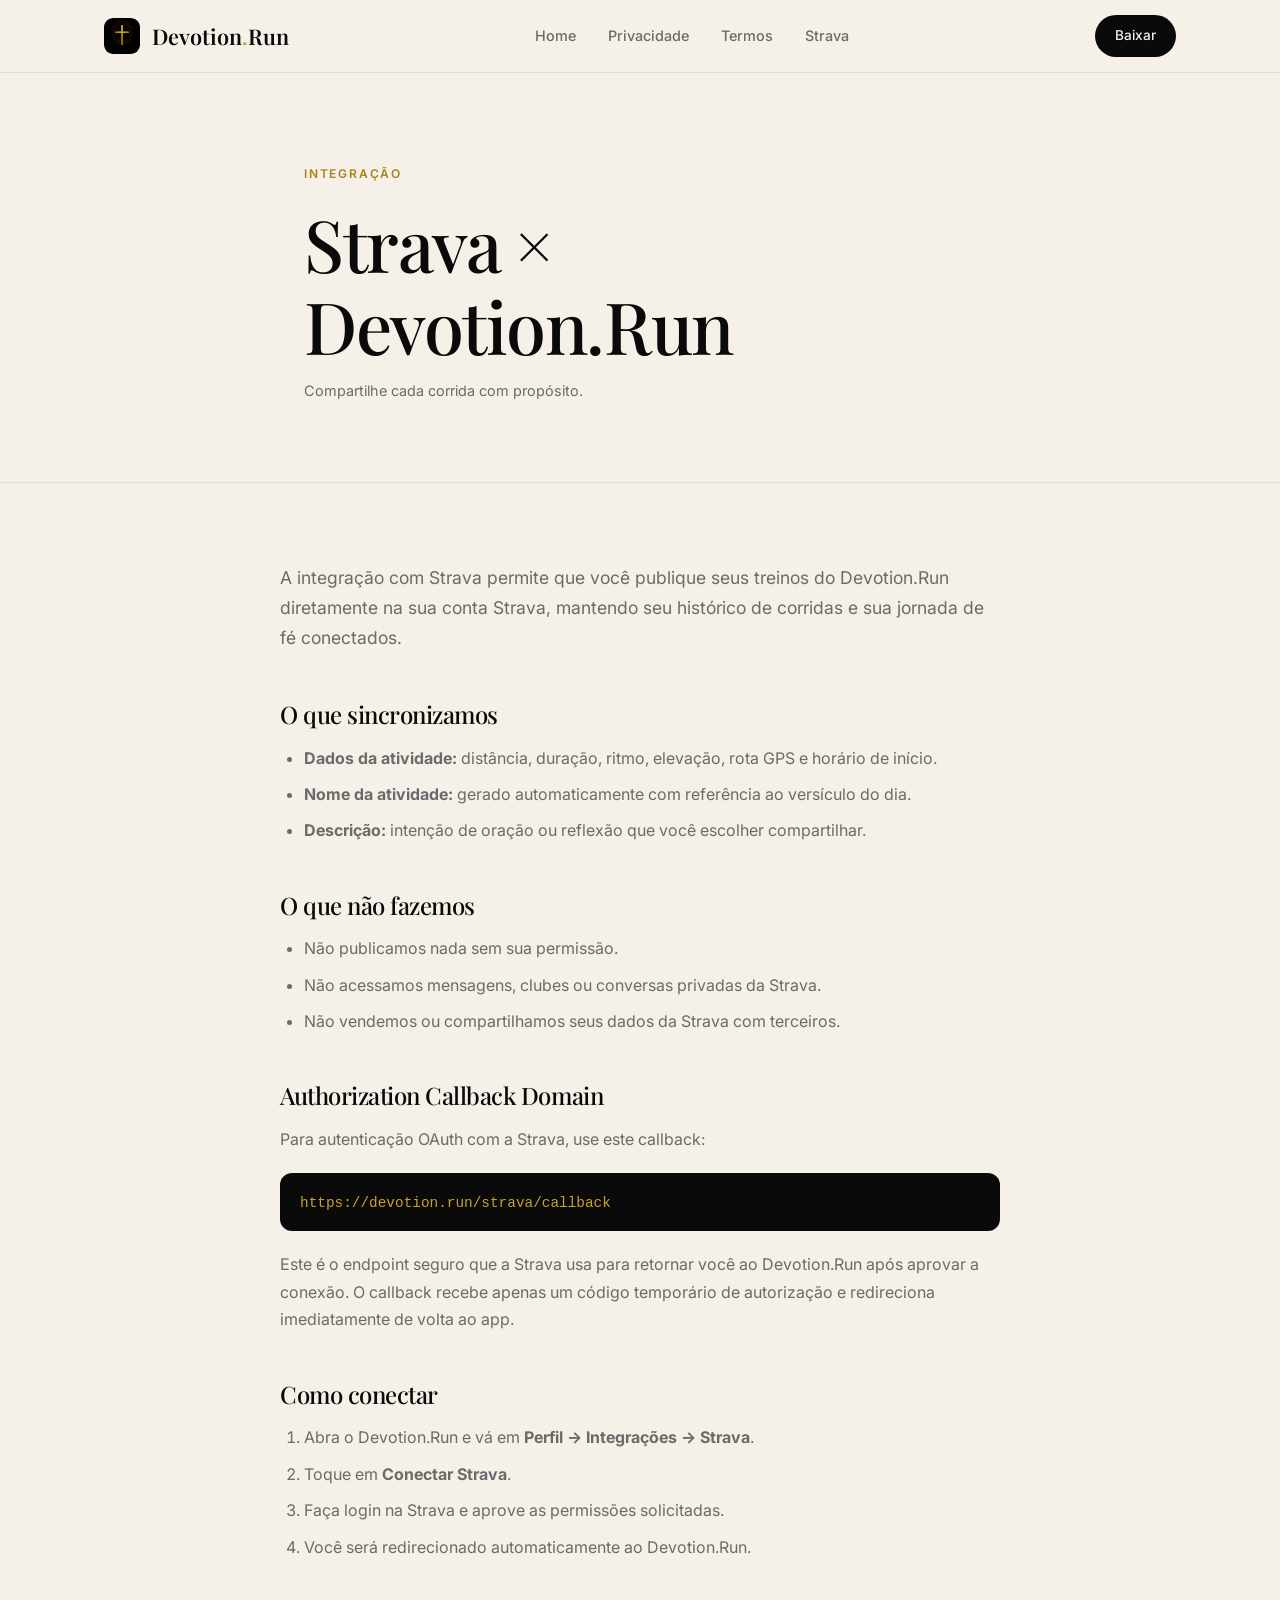
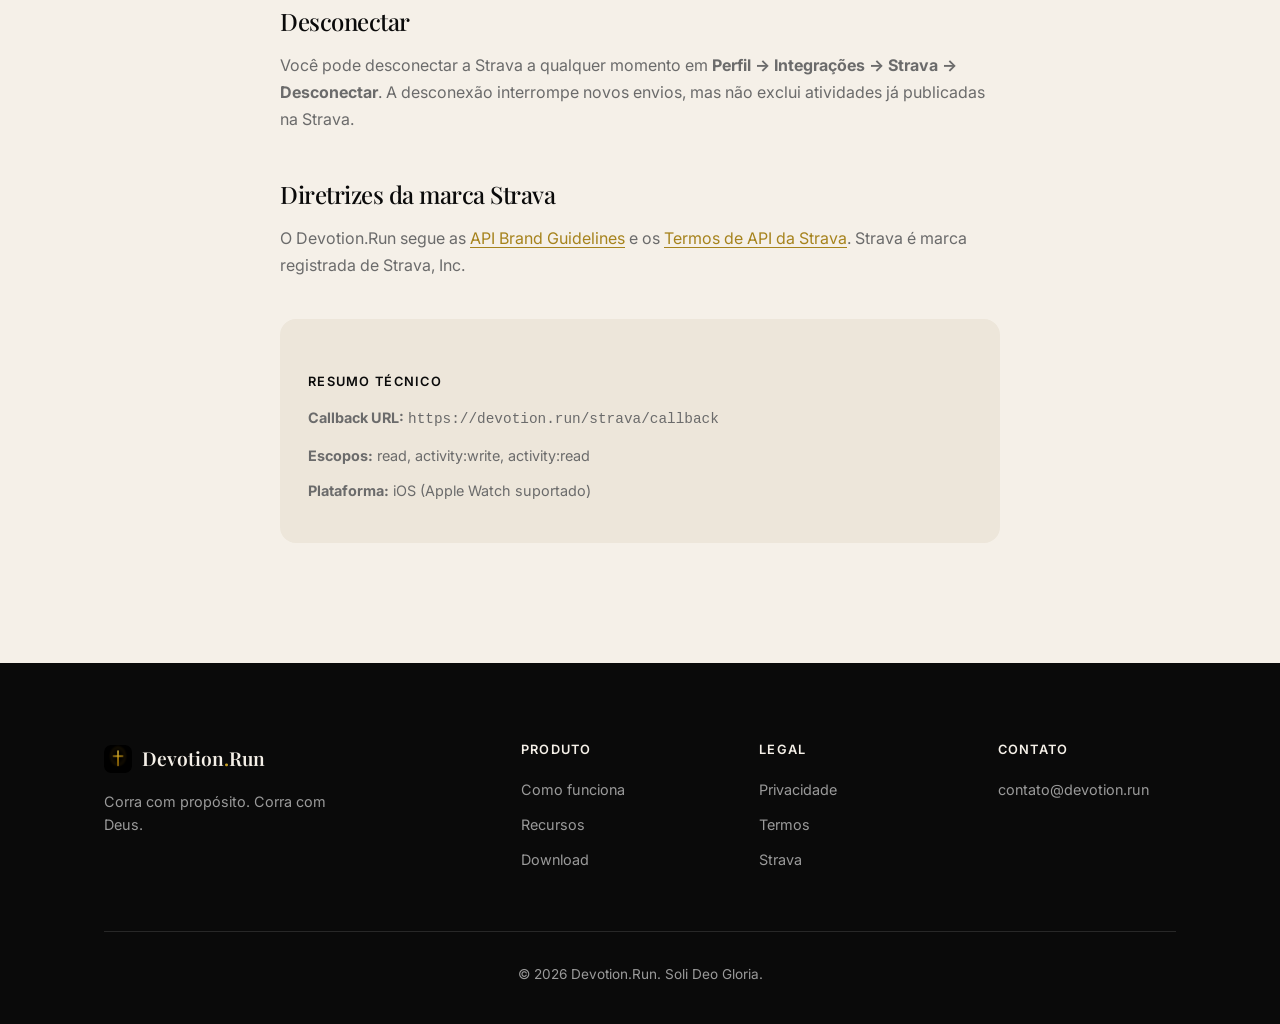
==== commit d409c2bc: "Redesign startup-serio com screenshots reais do app" ====
--- a/strava/index.html
+++ b/strava/index.html
@@ -4,182 +4,139 @@
 <head>
     <meta charset="UTF-8">
     <meta name="viewport" content="width=device-width, initial-scale=1.0">
-    <title>Strava Integration — Devotion.Run</title>
-
-    <!-- SEO -->
-    <meta name="description"
-        content="Connect Devotion.Run with Strava. Upload your prayer-powered runs and keep your Strava activity feed in sync.">
-    <meta name="author" content="Devotion.Run">
-
-    <!-- Open Graph -->
-    <meta property="og:title" content="Strava Integration — Devotion.Run">
-    <meta property="og:description" content="Sync your devotional runs with Strava.">
-    <meta property="og:type" content="website">
-    <meta property="og:url" content="https://devotion.run/strava/">
-
-    <!-- Fonts -->
+    <title>Integração Strava — Devotion.Run</title>
+    <meta name="description" content="Conecte Devotion.Run com Strava. Compartilhe suas corridas com propósito.">
     <link rel="preconnect" href="https://fonts.googleapis.com">
     <link rel="preconnect" href="https://fonts.gstatic.com" crossorigin>
-    <link href="https://fonts.googleapis.com/css2?family=Inter:wght@400;500;600;700;800&display=swap" rel="stylesheet">
-
-    <!-- Styles -->
+    <link href="https://fonts.googleapis.com/css2?family=Inter:wght@400;500;600&family=Playfair+Display:ital,wght@0,400;0,500;0,600;0,700;1,400&display=swap" rel="stylesheet">
     <link rel="stylesheet" href="../styles.css">
     <link rel="stylesheet" href="../legal.css">
-
-    <!-- Favicon -->
-    <link rel="icon" type="image/svg+xml"
-        href="data:image/svg+xml,<svg xmlns='http://www.w3.org/2000/svg' viewBox='0 0 100 100'><text y='.9em' font-size='90'>✝️</text></svg>">
+    <link rel="icon" type="image/png" href="../images/app-icon.png">
 </head>
 
 <body>
-    <!-- Page Loader -->
-    <div class="page-loader" id="pageLoader">
-        <div class="loader-icon"></div>
-    </div>
-
-    <!-- Mobile overlay -->
-    <div class="nav-overlay" id="navOverlay"></div>
-
-    <!-- ==================== NAVIGATION ==================== -->
     <nav class="navbar" id="navbar">
-        <div class="container">
+        <div class="container nav-container">
             <a href="/" class="nav-logo">
-                <span class="logo-icon">✝</span>
+                <img src="../images/app-icon.png" alt="Devotion.Run" class="nav-logo-icon">
                 <span>Devotion<span class="logo-dot">.</span>Run</span>
             </a>
-
             <div class="nav-links" id="navLinks">
                 <a href="/">Home</a>
-                <a href="/privacy">Privacy</a>
-                <a href="/terms">Terms</a>
+                <a href="/privacy">Privacidade</a>
+                <a href="/terms">Termos</a>
                 <a href="/strava/">Strava</a>
-                <a href="mailto:contato@devotion.run" class="nav-cta">Contact</a>
             </div>
-
+            <a href="/#download" class="btn-primary btn-small">Baixar</a>
             <button class="menu-toggle" id="menuToggle" aria-label="Menu">
-                <span></span>
                 <span></span>
                 <span></span>
             </button>
         </div>
     </nav>
 
-    <!-- ==================== INTEGRATION HERO ==================== -->
     <section class="legal-hero">
         <div class="container">
-            <span class="section-label">Integration</span>
+            <span class="eyebrow">Integração</span>
             <h1>Strava × Devotion.Run</h1>
-            <p class="legal-updated">Share every prayer-powered run with your Strava community.</p>
+            <p class="legal-updated">Compartilhe cada corrida com propósito.</p>
         </div>
     </section>
 
-    <!-- ==================== INTEGRATION CONTENT ==================== -->
     <section class="legal-content">
-        <div class="container legal-container">
+        <div class="container">
             <div class="legal-body">
                 <p class="legal-intro">
-                    Devotion.Run integrates with Strava to make it easy to keep your training log and your faith journey
-                    connected. When you link your Strava account, runs tracked in Devotion.Run can be uploaded directly
-                    to Strava — including distance, duration, route, and the verse that inspired you.
+                    A integração com Strava permite que você publique seus treinos do Devotion.Run diretamente na sua conta Strava,
+                    mantendo seu histórico de corridas e sua jornada de fé conectados.
                 </p>
 
-                <h2>What We Sync</h2>
+                <h2>O que sincronizamos</h2>
                 <ul>
-                    <li><strong>Activity data:</strong> distance, duration, pace, elevation, GPS route, and start time.
-                    </li>
-                    <li><strong>Activity name:</strong> auto-generated with a devotional touch (e.g., “Morning Run with
-                        Hebrews 12:1”).</li>
-                    <li><strong>Description:</strong> optional prayer intention or reflection you choose to share.</li>
+                    <li><strong>Dados da atividade:</strong> distância, duração, ritmo, elevação, rota GPS e horário de início.</li>
+                    <li><strong>Nome da atividade:</strong> gerado automaticamente com referência ao versículo do dia.</li>
+                    <li><strong>Descrição:</strong> intenção de oração ou reflexão que você escolher compartilhar.</li>
                 </ul>
 
-                <h2>What We Do Not Do</h2>
+                <h2>O que não fazemos</h2>
                 <ul>
-                    <li>We do not post without your permission.</li>
-                    <li>We do not access your Strava messages, clubs, or private conversations.</li>
-                    <li>We do not sell or share your Strava data with third parties.</li>
+                    <li>Não publicamos nada sem sua permissão.</li>
+                    <li>Não acessamos mensagens, clubes ou conversas privadas da Strava.</li>
+                    <li>Não vendemos ou compartilhamos seus dados da Strava com terceiros.</li>
                 </ul>
 
                 <h2>Authorization Callback Domain</h2>
-                <p>
-                    For Strava OAuth authentication, our authorized callback domain is:
-                </p>
+                <p>Para autenticação OAuth com a Strava, use este callback:</p>
                 <div class="code-block">
                     <code>https://devotion.run/strava/callback</code>
                 </div>
                 <p>
-                    This is the secure endpoint Strava uses to return you to Devotion.Run after you approve the
-                    connection. The callback only receives a temporary authorization code and immediately redirects you
-                    back to the app.
+                    Este é o endpoint seguro que a Strava usa para retornar você ao Devotion.Run após aprovar a conexão.
+                    O callback recebe apenas um código temporário de autorização e redireciona imediatamente de volta ao app.
                 </p>
 
-                <h2>How to Connect</h2>
+                <h2>Como conectar</h2>
                 <ol>
-                    <li>Open Devotion.Run and go to <strong>Profile → Integrations → Strava</strong>.</li>
-                    <li>Tap <strong>Connect Strava</strong>.</li>
-                    <li>Log in to Strava and approve the requested permissions.</li>
-                    <li>You will be returned to Devotion.Run automatically.</li>
+                    <li>Abra o Devotion.Run e vá em <strong>Perfil → Integrações → Strava</strong>.</li>
+                    <li>Toque em <strong>Conectar Strava</strong>.</li>
+                    <li>Faça login na Strava e aprove as permissões solicitadas.</li>
+                    <li>Você será redirecionado automaticamente ao Devotion.Run.</li>
                 </ol>
 
-                <h2>Disconnecting Strava</h2>
+                <h2>Desconectar</h2>
                 <p>
-                    You can disconnect Strava at any time in <strong>Profile → Integrations → Strava → Disconnect</strong>.
-                    Disconnecting stops future uploads but does not delete activities already posted to Strava.
+                    Você pode desconectar a Strava a qualquer momento em <strong>Perfil → Integrações → Strava → Desconectar</strong>.
+                    A desconexão interrompe novos envios, mas não exclui atividades já publicadas na Strava.
                 </p>
 
-                <h2>Strava Brand Guidelines</h2>
+                <h2>Diretrizes da marca Strava</h2>
                 <p>
-                    Devotion.Run complies with Strava's <a href="https://developers.strava.com/guidelines/" target="_blank"
-                        rel="noopener noreferrer">API Brand Guidelines</a> and
-                    <a href="https://www.strava.com/legal/api" target="_blank" rel="noopener noreferrer">API Terms of
-                        Service</a>. Strava is a registered trademark of Strava, Inc.
+                    O Devotion.Run segue as <a href="https://developers.strava.com/guidelines/" target="_blank" rel="noopener noreferrer">API Brand Guidelines</a>
+                    e os <a href="https://www.strava.com/legal/api" target="_blank" rel="noopener noreferrer">Termos de API da Strava</a>.
+                    Strava é marca registrada de Strava, Inc.
                 </p>
 
-                <h2>Need Help?</h2>
-                <p>
-                    If you have trouble connecting Strava or have questions about the integration, contact us at<br>
-                    📧 <a href="mailto:contato@devotion.run">contato@devotion.run</a>
-                </p>
-            </div>
-
-            <aside class="legal-sidebar">
                 <div class="legal-card">
-                    <h3>Strava Details</h3>
+                    <h3>Resumo técnico</h3>
                     <ul>
-                        <li><strong>Callback URL:</strong><br><code>https://devotion.run/strava/callback</code></li>
-                        <li><strong>Scopes:</strong> read, activity:write, activity:read</li>
-                        <li><strong>Platform:</strong> iOS (Apple Watch supported)</li>
+                        <li><strong>Callback URL:</strong> <code>https://devotion.run/strava/callback</code></li>
+                        <li><strong>Escopos:</strong> read, activity:write, activity:read</li>
+                        <li><strong>Plataforma:</strong> iOS (Apple Watch suportado)</li>
                     </ul>
                 </div>
-                <div class="legal-card">
-                    <h3>Legal</h3>
-                    <ul>
-                        <li><a href="/privacy">Privacy Policy</a></li>
-                        <li><a href="/terms">Terms of Service</a></li>
-                        <li><a href="mailto:contato@devotion.run">Contact Support</a></li>
-                    </ul>
-                </div>
-            </aside>
+            </div>
         </div>
     </section>
 
-    <!-- ==================== FOOTER ==================== -->
     <footer class="footer">
         <div class="container">
-            <div class="footer-left">
-                <span class="footer-logo">Devotion<span class="logo-dot">.</span>Run</span>
-                <span class="footer-copy">© 2026 Devotion.Run • Soli Deo Gloria</span>
+            <div class="footer-grid">
+                <div class="footer-brand">
+                    <a href="/" class="footer-logo">
+                        <img src="../images/app-icon.png" alt="Devotion.Run" class="footer-logo-icon">
+                        <span>Devotion<span class="logo-dot">.</span>Run</span>
+                    </a>
+                    <p>Corra com propósito. Corra com Deus.</p>
+                </div>
+                <div class="footer-links">
+                    <h4>Produto</h4>
+                    <a href="/#como-funciona">Como funciona</a>
+                    <a href="/#recursos">Recursos</a>
+                    <a href="/#download">Download</a>
+                </div>
+                <div class="footer-links">
+                    <h4>Legal</h4>
+                    <a href="/privacy">Privacidade</a>
+                    <a href="/terms">Termos</a>
+                    <a href="/strava/">Strava</a>
+                </div>
+                <div class="footer-links">
+                    <h4>Contato</h4>
+                    <a href="mailto:contato@devotion.run">contato@devotion.run</a>
+                </div>
             </div>
-
-            <div class="footer-links">
-                <a href="/privacy">Privacy</a>
-                <a href="/terms">Terms</a>
-                <a href="mailto:contato@devotion.run">Contact</a>
-            </div>
-
-            <div class="footer-social">
-                <a href="#" aria-label="Instagram" title="Instagram">📸</a>
-                <a href="#" aria-label="YouTube" title="YouTube">▶️</a>
-                <a href="#" aria-label="Twitter" title="Twitter">🐦</a>
+            <div class="footer-bottom">
+                <p>© 2026 Devotion.Run. Soli Deo Gloria.</p>
             </div>
         </div>
     </footer>
--- a/styles.css
+++ b/styles.css
@@ -1,53 +1,32 @@
 /* ============================================
-   DevotionRun — Premium Landing Page
-   Design System & Styles
+   Devotion.Run — Startup Landing Page
+   Clean, serious, product-first.
    ============================================ */
 
-/* --- CSS Variables / Design Tokens --- */
 :root {
-    /* Colors */
-    --bg-primary: #0A0A0A;
-    --bg-secondary: #111111;
-    --bg-card: #161616;
-    --bg-card-hover: #1C1C1C;
-    --bg-elevated: #1A1A1A;
-
-    --text-primary: #F5F0EB;
-    --text-secondary: #A8A29E;
-    --text-muted: #6B6560;
-
-    --gold: #DAA520;
-    --gold-light: #F0D060;
-    --gold-dim: #B8860B;
-    --beige: #F5E6D0;
-    --beige-dim: #D4C4A8;
-
-    --accent-glow: rgba(218, 165, 32, 0.15);
-    --accent-glow-strong: rgba(218, 165, 32, 0.3);
-    --border-subtle: rgba(245, 230, 208, 0.08);
-    --border-gold: rgba(218, 165, 32, 0.25);
+    /* Colors from the app */
+    --cream: #F5F0E8;
+    --cream-dark: #EDE6DA;
+    --black: #0A0A0A;
+    --black-soft: #141414;
+    --gold: #C9A227;
+    --gold-dark: #A6831D;
+    --gray: #6B6B6B;
+    --gray-light: #9A9A9A;
+    --border: rgba(10, 10, 10, 0.08);
+    --border-light: rgba(255, 255, 255, 0.12);
 
     /* Typography */
-    --font-display: 'Inter', -apple-system, BlinkMacSystemFont, sans-serif;
-    --font-body: 'Inter', -apple-system, BlinkMacSystemFont, sans-serif;
+    --font-serif: 'Playfair Display', Georgia, serif;
+    --font-sans: 'Inter', -apple-system, BlinkMacSystemFont, sans-serif;
 
     /* Spacing */
-    --section-padding: clamp(80px, 10vw, 140px) clamp(20px, 5vw, 80px);
+    --section-padding: clamp(100px, 12vw, 160px);
     --container-max: 1200px;
 
     /* Transitions */
-    --ease-out-expo: cubic-bezier(0.16, 1, 0.3, 1);
-    --ease-out-quart: cubic-bezier(0.25, 1, 0.5, 1);
-    --transition-fast: 200ms var(--ease-out-expo);
-    --transition-medium: 400ms var(--ease-out-expo);
-    --transition-slow: 800ms var(--ease-out-expo);
-
-    /* Border Radius */
-    --radius-sm: 8px;
-    --radius-md: 16px;
-    --radius-lg: 24px;
-    --radius-xl: 32px;
-    --radius-full: 9999px;
+    --ease: cubic-bezier(0.25, 0.1, 0.25, 1);
+    --transition: 250ms var(--ease);
 }
 
 /* --- Reset & Base --- */
@@ -66,23 +45,22 @@
 }
 
 body {
-    font-family: var(--font-body);
-    background-color: var(--bg-primary);
-    color: var(--text-primary);
+    font-family: var(--font-sans);
+    background-color: var(--cream);
+    color: var(--black);
     line-height: 1.6;
-    overflow-x: hidden;
-}
-
-a {
-    text-decoration: none;
-    color: inherit;
-    transition: color var(--transition-fast);
+    font-size: 16px;
 }
 
 img {
     max-width: 100%;
     height: auto;
     display: block;
+}
+
+a {
+    color: inherit;
+    text-decoration: none;
 }
 
 button {
@@ -90,1059 +68,618 @@
     background: none;
     font-family: inherit;
     cursor: pointer;
-    color: inherit;
-}
-
-ul,
-ol {
-    list-style: none;
 }
 
 /* --- Container --- */
 .container {
     max-width: var(--container-max);
     margin: 0 auto;
-    padding: 0 clamp(20px, 5vw, 80px);
-}
-
-/* --- Section base --- */
-section {
-    position: relative;
-}
-
-/* --- Animated reveal --- */
-.reveal {
-    opacity: 0;
-    transform: translateY(40px);
-    transition: opacity 0.8s var(--ease-out-expo), transform 0.8s var(--ease-out-expo);
-}
-
-.reveal.visible {
-    opacity: 1;
-    transform: translateY(0);
-}
-
-.reveal-delay-1 {
-    transition-delay: 0.1s;
-}
-
-.reveal-delay-2 {
-    transition-delay: 0.2s;
-}
-
-.reveal-delay-3 {
-    transition-delay: 0.3s;
-}
-
-.reveal-delay-4 {
-    transition-delay: 0.4s;
-}
-
-/* ============================================
-   NAVIGATION
-   ============================================ */
+    padding: 0 clamp(24px, 5vw, 80px);
+}
+
+.container.narrow {
+    max-width: 900px;
+}
+
+/* --- Typography --- */
+h1, h2, h3, h4 {
+    font-family: var(--font-serif);
+    font-weight: 500;
+    line-height: 1.15;
+    letter-spacing: -0.02em;
+}
+
+h1 {
+    font-size: clamp(2.8rem, 6vw, 4.5rem);
+}
+
+h2 {
+    font-size: clamp(2rem, 4vw, 3rem);
+}
+
+h3 {
+    font-size: 1.35rem;
+}
+
+p {
+    color: var(--gray);
+}
+
+.eyebrow {
+    font-family: var(--font-sans);
+    font-size: 0.75rem;
+    font-weight: 600;
+    letter-spacing: 0.15em;
+    text-transform: uppercase;
+    color: var(--gold-dark);
+    margin-bottom: 20px;
+}
+
+.logo-dot {
+    color: var(--gold);
+}
+
+/* --- Buttons --- */
+.btn-primary,
+.btn-secondary,
+.btn-text {
+    display: inline-flex;
+    align-items: center;
+    gap: 10px;
+    font-family: var(--font-sans);
+    font-weight: 500;
+    font-size: 0.95rem;
+    transition: all var(--transition);
+}
+
+.btn-primary {
+    background-color: var(--black);
+    color: var(--cream);
+    padding: 14px 28px;
+    border-radius: 100px;
+}
+
+.btn-primary:hover {
+    background-color: var(--black-soft);
+    transform: translateY(-1px);
+}
+
+.btn-primary svg {
+    width: 16px;
+    height: 16px;
+}
+
+.btn-secondary {
+    border: 1px solid var(--border);
+    padding: 12px 24px;
+    border-radius: 100px;
+    color: var(--black);
+}
+
+.btn-secondary:hover {
+    border-color: var(--black);
+}
+
+.btn-text {
+    color: var(--black);
+    padding: 8px 0;
+    border-bottom: 1px solid transparent;
+}
+
+.btn-text:hover {
+    border-bottom-color: var(--black);
+}
+
+.btn-small {
+    padding: 10px 20px;
+    font-size: 0.85rem;
+}
+
+.btn-large {
+    padding: 16px 32px;
+    font-size: 1rem;
+}
+
+/* --- Navigation --- */
 .navbar {
     position: fixed;
     top: 0;
     left: 0;
     right: 0;
     z-index: 1000;
-    padding: 20px 0;
-    transition: all var(--transition-medium);
-}
-
-.navbar.scrolled {
-    background: rgba(10, 10, 10, 0.85);
-    backdrop-filter: blur(20px) saturate(180%);
-    -webkit-backdrop-filter: blur(20px) saturate(180%);
-    border-bottom: 1px solid var(--border-subtle);
-    padding: 12px 0;
-}
-
-.navbar .container {
+    background: rgba(245, 240, 232, 0.85);
+    backdrop-filter: blur(20px);
+    -webkit-backdrop-filter: blur(20px);
+    border-bottom: 1px solid var(--border);
+}
+
+.nav-container {
     display: flex;
     align-items: center;
     justify-content: space-between;
+    height: 72px;
 }
 
 .nav-logo {
     display: flex;
     align-items: center;
-    gap: 10px;
-    font-size: 1.25rem;
-    font-weight: 700;
-    letter-spacing: -0.02em;
-}
-
-.nav-logo .logo-icon {
+    gap: 12px;
+    font-family: var(--font-serif);
+    font-size: 1.35rem;
+    font-weight: 600;
+}
+
+.nav-logo-icon {
     width: 36px;
     height: 36px;
-    background: linear-gradient(135deg, var(--gold), var(--gold-dim));
-    border-radius: 10px;
-    display: flex;
-    align-items: center;
-    justify-content: center;
-    font-size: 1rem;
-}
-
-.nav-logo .logo-dot {
-    color: var(--gold);
+    border-radius: 9px;
 }
 
 .nav-links {
     display: flex;
     align-items: center;
-    gap: 36px;
+    gap: 32px;
 }
 
 .nav-links a {
-    font-size: 0.875rem;
+    font-size: 0.9rem;
     font-weight: 500;
-    color: var(--text-secondary);
-    letter-spacing: 0.02em;
-    position: relative;
-    padding: 4px 0;
-}
-
-.nav-links a::after {
-    content: '';
-    position: absolute;
-    bottom: -2px;
-    left: 0;
-    width: 0;
-    height: 2px;
-    background: var(--gold);
-    transition: width var(--transition-medium);
+    color: var(--gray);
+    transition: color var(--transition);
 }
 
 .nav-links a:hover {
-    color: var(--text-primary);
-}
-
-.nav-links a:hover::after {
-    width: 100%;
-}
-
-.nav-cta {
-    background: linear-gradient(135deg, var(--gold), var(--gold-dim));
-    color: var(--bg-primary) !important;
-    padding: 10px 24px;
-    border-radius: var(--radius-full);
-    font-weight: 600;
-    font-size: 0.875rem;
-    letter-spacing: 0.02em;
-    transition: all var(--transition-fast);
-    box-shadow: 0 0 20px rgba(218, 165, 32, 0.2);
-}
-
-.nav-cta:hover {
-    transform: translateY(-1px);
-    box-shadow: 0 4px 30px rgba(218, 165, 32, 0.4);
-}
-
-.nav-cta::after {
-    display: none !important;
-}
-
-/* Language Switcher */
-.lang-switcher {
-    display: flex;
-    gap: 4px;
-    padding: 4px;
-    background: var(--bg-card);
-    border: 1px solid var(--border-subtle);
-    border-radius: var(--radius-full);
-}
-
-.lang-btn {
-    padding: 6px 10px;
-    font-size: 0.7rem;
-    font-weight: 600;
-    letter-spacing: 0.04em;
-    color: var(--text-muted);
-    border-radius: var(--radius-full);
-    transition: all var(--transition-fast);
-    cursor: pointer;
-    border: none;
-    background: none;
-    font-family: var(--font-body);
-}
-
-.lang-btn:hover {
-    color: var(--text-primary);
-    background: rgba(255, 255, 255, 0.05);
-}
-
-.lang-btn.active {
-    background: linear-gradient(135deg, var(--gold), var(--gold-dim));
-    color: var(--bg-primary);
-    box-shadow: 0 2px 10px rgba(218, 165, 32, 0.3);
-}
-
-/* Mobile menu toggle */
+    color: var(--black);
+}
+
 .menu-toggle {
     display: none;
     flex-direction: column;
-    gap: 5px;
+    gap: 6px;
     padding: 8px;
-    z-index: 1001;
 }
 
 .menu-toggle span {
     display: block;
     width: 24px;
     height: 2px;
-    background: var(--text-primary);
-    transition: all var(--transition-fast);
-    border-radius: 2px;
-}
-
-.menu-toggle.active span:nth-child(1) {
-    transform: rotate(45deg) translate(5px, 5px);
-}
-
-.menu-toggle.active span:nth-child(2) {
-    opacity: 0;
-}
-
-.menu-toggle.active span:nth-child(3) {
-    transform: rotate(-45deg) translate(5px, -5px);
-}
-
-/* ============================================
-   HERO SECTION
-   ============================================ */
+    background: var(--black);
+    transition: all var(--transition);
+}
+
+/* --- Hero --- */
 .hero {
+    padding: 160px 0 100px;
     min-height: 100vh;
     display: flex;
     align-items: center;
-    padding: clamp(120px, 15vw, 180px) 0 clamp(60px, 8vw, 120px);
+}
+
+.hero-grid {
+    display: grid;
+    grid-template-columns: 1.1fr 0.9fr;
+    gap: 80px;
+    align-items: center;
+}
+
+.hero-content {
+    max-width: 580px;
+}
+
+.hero-content .eyebrow {
+    max-width: 400px;
+}
+
+.hero-lead {
+    font-size: clamp(1.1rem, 1.5vw, 1.25rem);
+    color: var(--gray);
+    margin: 28px 0 36px;
+    line-height: 1.7;
+}
+
+.hero-actions {
+    display: flex;
+    align-items: center;
+    gap: 28px;
+    margin-bottom: 56px;
+}
+
+.hero-trust {
+    display: flex;
+    align-items: center;
+    gap: 24px;
+    padding-top: 32px;
+    border-top: 1px solid var(--border);
+}
+
+.trust-item {
+    display: flex;
+    flex-direction: column;
+}
+
+.trust-number {
+    font-family: var(--font-serif);
+    font-size: 1.75rem;
+    font-weight: 600;
+    color: var(--black);
+    line-height: 1;
+}
+
+.trust-label {
+    font-size: 0.8rem;
+    color: var(--gray);
+    text-transform: lowercase;
+    margin-top: 4px;
+}
+
+.trust-divider {
+    width: 1px;
+    height: 32px;
+    background: var(--border);
+}
+
+.hero-visual {
+    display: flex;
+    justify-content: center;
+}
+
+/* --- Phone Mockup --- */
+.phone-mockup {
     position: relative;
+    width: 280px;
+    border-radius: 44px;
     overflow: hidden;
-}
-
-/* Background glow effects */
-.hero::before {
+    background: var(--black);
+    box-shadow:
+        0 0 0 1px rgba(0, 0, 0, 0.05),
+        0 30px 80px rgba(0, 0, 0, 0.15),
+        0 60px 120px rgba(0, 0, 0, 0.08);
+}
+
+.phone-mockup::before {
     content: '';
     position: absolute;
-    top: -20%;
-    left: -10%;
-    width: 60%;
-    height: 60%;
-    background: radial-gradient(circle, rgba(218, 165, 32, 0.06) 0%, transparent 70%);
-    pointer-events: none;
-}
-
-.hero::after {
-    content: '';
-    position: absolute;
-    bottom: -30%;
-    right: -20%;
-    width: 50%;
-    height: 50%;
-    background: radial-gradient(circle, rgba(245, 230, 208, 0.04) 0%, transparent 70%);
-    pointer-events: none;
-}
-
-.hero .container {
-    display: grid;
-    grid-template-columns: 1fr 1fr;
-    gap: 60px;
-    align-items: center;
-    position: relative;
-    z-index: 1;
-}
-
-.hero-content {
-    max-width: 560px;
-}
-
-.hero-badge {
-    display: inline-flex;
-    align-items: center;
-    gap: 8px;
-    padding: 8px 16px;
-    background: var(--accent-glow);
-    border: 1px solid var(--border-gold);
-    border-radius: var(--radius-full);
-    font-size: 0.8rem;
-    font-weight: 600;
-    color: var(--gold-light);
-    letter-spacing: 0.08em;
-    text-transform: uppercase;
-    margin-bottom: 28px;
-}
-
-.hero-badge .badge-dot {
-    width: 6px;
-    height: 6px;
-    background: var(--gold);
-    border-radius: 50%;
-    animation: pulse-dot 2s ease-in-out infinite;
-}
-
-@keyframes pulse-dot {
-
-    0%,
-    100% {
-        opacity: 1;
-        box-shadow: 0 0 0 0 rgba(218, 165, 32, 0.4);
-    }
-
-    50% {
-        opacity: 0.8;
-        box-shadow: 0 0 0 6px rgba(218, 165, 32, 0);
-    }
-}
-
-.hero h1 {
-    font-size: clamp(2.5rem, 5vw, 4rem);
-    font-weight: 800;
-    line-height: 1.08;
-    letter-spacing: -0.03em;
-    margin-bottom: 24px;
-}
-
-.hero h1 .text-gold {
-    background: linear-gradient(135deg, var(--gold-light), var(--gold));
-    -webkit-background-clip: text;
-    -webkit-text-fill-color: transparent;
-    background-clip: text;
-}
-
-.hero-description {
-    font-size: clamp(1rem, 1.5vw, 1.2rem);
-    color: var(--text-secondary);
-    line-height: 1.7;
-    margin-bottom: 40px;
-    max-width: 480px;
-}
-
-.hero-actions {
-    display: flex;
-    align-items: center;
-    gap: 16px;
-    flex-wrap: wrap;
-}
-
-.btn-primary {
-    display: inline-flex;
-    align-items: center;
-    gap: 10px;
-    padding: 16px 32px;
-    background: linear-gradient(135deg, var(--gold), var(--gold-dim));
-    color: var(--bg-primary);
-    border-radius: var(--radius-full);
-    font-weight: 700;
-    font-size: 1rem;
-    letter-spacing: 0.01em;
-    transition: all var(--transition-fast);
-    box-shadow: 0 4px 30px rgba(218, 165, 32, 0.3);
-    border: none;
-    cursor: pointer;
-}
-
-.btn-primary:hover {
-    transform: translateY(-2px);
-    box-shadow: 0 8px 40px rgba(218, 165, 32, 0.5);
-}
-
-.btn-primary:active {
-    transform: translateY(0);
-}
-
-.btn-primary .btn-icon {
-    font-size: 1.2rem;
-    transition: transform var(--transition-fast);
-}
-
-.btn-primary:hover .btn-icon {
-    transform: translateX(3px);
-}
-
-.btn-secondary {
-    display: inline-flex;
-    align-items: center;
-    gap: 10px;
-    padding: 16px 32px;
-    background: transparent;
-    color: var(--text-primary);
-    border: 1px solid var(--border-subtle);
-    border-radius: var(--radius-full);
-    font-weight: 600;
-    font-size: 1rem;
-    transition: all var(--transition-fast);
-    cursor: pointer;
-}
-
-.btn-secondary:hover {
-    border-color: var(--gold);
-    background: var(--accent-glow);
-    color: var(--gold-light);
-}
-
-.hero-stats {
-    display: flex;
-    gap: 40px;
-    margin-top: 48px;
-    padding-top: 32px;
-    border-top: 1px solid var(--border-subtle);
-}
-
-.hero-stat {
-    text-align: left;
-}
-
-.hero-stat .stat-value {
-    font-size: 1.75rem;
-    font-weight: 800;
-    color: var(--gold);
-    letter-spacing: -0.02em;
-}
-
-.hero-stat .stat-label {
-    font-size: 0.8rem;
-    color: var(--text-muted);
-    text-transform: uppercase;
-    letter-spacing: 0.08em;
-    margin-top: 4px;
-}
-
-/* Hero mockup */
-.hero-mockup {
-    position: relative;
-    display: flex;
-    justify-content: center;
-    align-items: center;
-}
-
-.phone-frame {
-    position: relative;
-    width: 280px;
-    border-radius: 40px;
-    overflow: hidden;
-    box-shadow:
-        0 0 0 1px rgba(255, 255, 255, 0.1),
-        0 25px 80px rgba(0, 0, 0, 0.5),
-        0 0 60px rgba(218, 165, 32, 0.1);
-    transition: transform 0.6s var(--ease-out-expo);
-}
-
-.phone-frame:hover {
-    transform: translateY(-8px) rotateY(-2deg);
-}
-
-.phone-frame img {
+    top: 0;
+    left: 50%;
+    transform: translateX(-50%);
+    width: 120px;
+    height: 28px;
+    background: var(--black);
+    border-bottom-left-radius: 16px;
+    border-bottom-right-radius: 16px;
+    z-index: 2;
+}
+
+.phone-mockup img {
     width: 100%;
     display: block;
 }
 
-.phone-glow {
-    position: absolute;
-    top: 50%;
-    left: 50%;
-    transform: translate(-50%, -50%);
-    width: 120%;
-    height: 120%;
-    background: radial-gradient(circle, rgba(218, 165, 32, 0.08) 0%, transparent 60%);
-    pointer-events: none;
-    z-index: -1;
-}
-
-/* Second phone (dark mode) offset */
-.phone-frame-secondary {
-    position: absolute;
-    right: -40px;
-    top: 40px;
-    width: 240px;
-    opacity: 0.7;
-    z-index: -1;
-}
-
-/* ============================================
-   FEATURES SECTION
-   ============================================ */
-.features {
+.hero-phone {
+    width: 300px;
+}
+
+/* --- Manifesto --- */
+.manifesto {
     padding: var(--section-padding);
-    position: relative;
+    background: var(--black);
+    text-align: center;
+}
+
+.manifesto-text {
+    font-family: var(--font-serif);
+    font-size: clamp(1.5rem, 3vw, 2.25rem);
+    color: var(--cream);
+    line-height: 1.5;
+    font-style: italic;
+}
+
+/* --- Sections --- */
+.section {
+    padding: var(--section-padding);
+}
+
+.section-dark {
+    background: var(--black);
+}
+
+.section-dark h2,
+.section-dark h3 {
+    color: var(--cream);
+}
+
+.section-dark p {
+    color: var(--gray-light);
 }
 
 .section-header {
-    text-align: center;
     max-width: 640px;
-    margin: 0 auto 64px;
-}
-
-.section-label {
-    display: inline-flex;
-    align-items: center;
-    gap: 8px;
-    font-size: 0.75rem;
-    font-weight: 700;
-    color: var(--gold);
-    text-transform: uppercase;
-    letter-spacing: 0.15em;
+    margin-bottom: 64px;
+}
+
+.section-header h2 {
+    margin-top: 16px;
+}
+
+/* --- Steps --- */
+.steps-grid {
+    display: grid;
+    grid-template-columns: repeat(3, 1fr);
+    gap: 40px;
+}
+
+.step-card {
+    display: flex;
+    flex-direction: column;
+}
+
+.step-number {
+    font-family: var(--font-serif);
+    font-size: 0.9rem;
+    color: var(--gold-dark);
     margin-bottom: 16px;
 }
 
-.section-label::before,
-.section-label::after {
-    content: '';
-    width: 20px;
-    height: 1px;
-    background: var(--gold);
-    opacity: 0.4;
-}
-
-.section-title {
-    font-size: clamp(2rem, 4vw, 3rem);
-    font-weight: 800;
-    letter-spacing: -0.03em;
-    line-height: 1.1;
-    margin-bottom: 16px;
-}
-
-.section-subtitle {
-    font-size: 1.1rem;
-    color: var(--text-secondary);
-    line-height: 1.6;
-}
-
+.step-card h3 {
+    margin-bottom: 12px;
+}
+
+.step-card p {
+    font-size: 0.95rem;
+    line-height: 1.7;
+    margin-bottom: 28px;
+}
+
+.step-image {
+    margin-top: auto;
+    border-radius: 28px;
+    overflow: hidden;
+    box-shadow: 0 20px 60px rgba(0, 0, 0, 0.1);
+}
+
+.step-image img {
+    width: 100%;
+    display: block;
+}
+
+/* --- Features --- */
 .features-grid {
     display: grid;
     grid-template-columns: repeat(3, 1fr);
-    gap: 24px;
-}
-
-.feature-card {
-    background: var(--bg-card);
-    border: 1px solid var(--border-subtle);
-    border-radius: var(--radius-lg);
-    padding: 40px 32px;
-    transition: all var(--transition-medium);
-    position: relative;
-    overflow: hidden;
-}
-
-.feature-card::before {
-    content: '';
-    position: absolute;
-    top: 0;
-    left: 0;
-    right: 0;
-    height: 2px;
-    background: linear-gradient(90deg, transparent, var(--gold), transparent);
-    opacity: 0;
-    transition: opacity var(--transition-medium);
-}
-
-.feature-card:hover {
-    background: var(--bg-card-hover);
-    border-color: var(--border-gold);
-    transform: translateY(-4px);
-    box-shadow: 0 20px 60px rgba(0, 0, 0, 0.3);
-}
-
-.feature-card:hover::before {
-    opacity: 1;
+    gap: 48px 40px;
+}
+
+.feature-item {
+    max-width: 320px;
 }
 
 .feature-icon {
-    width: 56px;
-    height: 56px;
-    background: var(--accent-glow);
-    border: 1px solid var(--border-gold);
-    border-radius: 16px;
-    display: flex;
-    align-items: center;
-    justify-content: center;
-    font-size: 1.5rem;
-    margin-bottom: 24px;
-}
-
-.feature-card h3 {
-    font-size: 1.25rem;
-    font-weight: 700;
-    margin-bottom: 12px;
-    letter-spacing: -0.01em;
-}
-
-.feature-card p {
-    color: var(--text-secondary);
-    font-size: 0.95rem;
-    line-height: 1.65;
-}
-
-/* ============================================
-   HOW IT WORKS
-   ============================================ */
-.how-it-works {
-    padding: var(--section-padding);
-    background: var(--bg-secondary);
-    position: relative;
-}
-
-.how-it-works::before {
-    content: '';
-    position: absolute;
-    top: 0;
-    left: 0;
-    right: 0;
-    height: 1px;
-    background: linear-gradient(90deg, transparent, var(--border-subtle), transparent);
-}
-
-.steps-container {
-    display: grid;
-    grid-template-columns: repeat(3, 1fr);
-    gap: 48px;
-    position: relative;
-}
-
-/* Connecting line */
-.steps-container::before {
-    content: '';
-    position: absolute;
-    top: 40px;
-    left: 15%;
-    right: 15%;
-    height: 1px;
-    background: linear-gradient(90deg, var(--border-gold), var(--gold), var(--border-gold));
-    opacity: 0.3;
-}
-
-.step {
-    text-align: center;
-    position: relative;
-}
-
-.step-number {
-    width: 80px;
-    height: 80px;
-    background: var(--bg-primary);
-    border: 2px solid var(--border-gold);
-    border-radius: 50%;
-    display: flex;
-    align-items: center;
-    justify-content: center;
-    margin: 0 auto 28px;
-    font-size: 2rem;
-    position: relative;
-    z-index: 1;
-    transition: all var(--transition-medium);
-}
-
-.step:hover .step-number {
-    background: var(--accent-glow-strong);
-    border-color: var(--gold);
-    box-shadow: 0 0 30px rgba(218, 165, 32, 0.2);
-    transform: scale(1.05);
-}
-
-.step h3 {
-    font-size: 1.3rem;
-    font-weight: 700;
-    margin-bottom: 12px;
-    letter-spacing: -0.01em;
-}
-
-.step p {
-    color: var(--text-secondary);
-    font-size: 0.95rem;
-    line-height: 1.6;
-    max-width: 280px;
-    margin: 0 auto;
-}
-
-/* ============================================
-   SCREENSHOTS / APP SHOWCASE
-   ============================================ */
-.showcase {
-    padding: var(--section-padding);
-    position: relative;
-    overflow: hidden;
-}
-
-.showcase-wrapper {
-    display: flex;
-    justify-content: center;
-    align-items: center;
-    gap: 32px;
-    padding: 40px 0;
-}
-
-.showcase-phone {
-    width: 240px;
-    border-radius: 32px;
-    overflow: hidden;
-    box-shadow:
-        0 0 0 1px rgba(255, 255, 255, 0.08),
-        0 25px 60px rgba(0, 0, 0, 0.4);
-    transition: all 0.6s var(--ease-out-expo);
-    flex-shrink: 0;
-}
-
-.showcase-phone:hover {
-    transform: translateY(-12px);
-    box-shadow:
-        0 0 0 1px rgba(218, 165, 32, 0.2),
-        0 35px 80px rgba(0, 0, 0, 0.5),
-        0 0 40px rgba(218, 165, 32, 0.08);
-}
-
-.showcase-phone.featured {
-    width: 280px;
-    z-index: 2;
-}
-
-.showcase-phone img {
-    width: 100%;
-    display: block;
-}
-
-/* ============================================
-   TESTIMONIALS
-   ============================================ */
-.testimonials {
-    padding: var(--section-padding);
-    background: var(--bg-secondary);
-}
-
-.testimonials-grid {
-    display: grid;
-    grid-template-columns: repeat(3, 1fr);
-    gap: 24px;
-}
-
-.testimonial-card {
-    background: var(--bg-card);
-    border: 1px solid var(--border-subtle);
-    border-radius: var(--radius-lg);
-    padding: 36px;
-    transition: all var(--transition-medium);
-}
-
-.testimonial-card:hover {
-    border-color: var(--border-gold);
-    transform: translateY(-4px);
-}
-
-.testimonial-stars {
-    display: flex;
-    gap: 4px;
-    margin-bottom: 20px;
-    color: var(--gold);
-    font-size: 1rem;
-}
-
-.testimonial-text {
-    font-size: 1rem;
-    line-height: 1.7;
-    color: var(--text-primary);
-    margin-bottom: 24px;
-    font-style: italic;
-}
-
-.testimonial-author {
-    display: flex;
-    align-items: center;
-    gap: 12px;
-}
-
-.testimonial-avatar {
     width: 44px;
     height: 44px;
-    background: linear-gradient(135deg, var(--gold), var(--gold-dim));
-    border-radius: 50%;
+    border: 1px solid var(--border-light);
+    border-radius: 12px;
     display: flex;
     align-items: center;
     justify-content: center;
-    font-weight: 700;
-    font-size: 0.9rem;
-    color: var(--bg-primary);
-}
-
-.testimonial-info .name {
-    font-weight: 600;
-    font-size: 0.95rem;
-}
-
-.testimonial-info .role {
-    font-size: 0.8rem;
-    color: var(--text-muted);
-    margin-top: 2px;
-}
-
-/* ============================================
-   VERSE SECTION (divider)
-   ============================================ */
-.verse-section {
-    padding: clamp(60px, 8vw, 100px) 0;
+    color: var(--gold);
+    margin-bottom: 20px;
+}
+
+.feature-item h3 {
+    margin-bottom: 10px;
+    font-size: 1.15rem;
+}
+
+.feature-item p {
+    font-size: 0.92rem;
+    line-height: 1.65;
+}
+
+/* --- Integration --- */
+.integration-block {
+    display: grid;
+    grid-template-columns: 1fr 1fr;
+    gap: 80px;
+    align-items: center;
+}
+
+.integration-content {
+    max-width: 480px;
+}
+
+.integration-content h2 {
+    margin-top: 16px;
+    margin-bottom: 20px;
+}
+
+.integration-content > p {
+    font-size: 1.05rem;
+    line-height: 1.7;
+    margin-bottom: 28px;
+}
+
+.integration-list {
+    list-style: none;
+    margin-bottom: 36px;
+}
+
+.integration-list li {
+    position: relative;
+    padding-left: 24px;
+    margin-bottom: 12px;
+    color: var(--gray);
+}
+
+.integration-list li::before {
+    content: '—';
+    position: absolute;
+    left: 0;
+    color: var(--gold-dark);
+}
+
+.integration-list code {
+    font-family: 'SF Mono', monospace;
+    font-size: 0.85em;
+    background: rgba(201, 162, 39, 0.1);
+    color: var(--gold-dark);
+    padding: 2px 6px;
+    border-radius: 4px;
+}
+
+.integration-visual {
+    display: flex;
+    justify-content: center;
+}
+
+/* --- CTA --- */
+.section-cta {
+    padding: var(--section-padding);
+    background: var(--cream-dark);
+}
+
+.cta-block {
     text-align: center;
-    position: relative;
-}
-
-.verse-section::before,
-.verse-section::after {
-    content: '';
-    position: absolute;
-    left: 50%;
-    transform: translateX(-50%);
-    width: 60px;
-    height: 1px;
-    background: var(--gold);
-    opacity: 0.3;
-}
-
-.verse-section::before {
-    top: 0;
-}
-
-.verse-section::after {
-    bottom: 0;
-}
-
-.verse-text {
-    font-size: clamp(1.2rem, 2.5vw, 1.6rem);
-    font-style: italic;
-    color: var(--beige);
-    max-width: 700px;
-    margin: 0 auto 16px;
-    line-height: 1.7;
-    letter-spacing: 0.01em;
-}
-
-.verse-reference {
+    max-width: 640px;
+    margin: 0 auto;
+}
+
+.cta-block h2 {
+    margin-bottom: 16px;
+}
+
+.cta-lead {
+    font-size: 1.1rem;
+    margin-bottom: 32px;
+}
+
+.cta-note {
     font-size: 0.85rem;
-    color: var(--gold);
-    font-weight: 600;
-    letter-spacing: 0.1em;
-    text-transform: uppercase;
-}
-
-/* ============================================
-   CTA / WAITLIST SECTION
-   ============================================ */
-.cta-section {
-    padding: var(--section-padding);
-    text-align: center;
-    position: relative;
-    overflow: hidden;
-}
-
-.cta-section::before {
-    content: '';
-    position: absolute;
-    top: 50%;
-    left: 50%;
-    transform: translate(-50%, -50%);
-    width: 600px;
-    height: 600px;
-    background: radial-gradient(circle, rgba(218, 165, 32, 0.08) 0%, transparent 60%);
-    pointer-events: none;
-}
-
-.cta-content {
-    position: relative;
-    z-index: 1;
-    max-width: 600px;
-    margin: 0 auto;
-}
-
-.cta-section h2 {
-    font-size: clamp(2rem, 4vw, 3rem);
-    font-weight: 800;
-    letter-spacing: -0.03em;
-    margin-bottom: 16px;
-}
-
-.cta-section p {
-    font-size: 1.1rem;
-    color: var(--text-secondary);
-    margin-bottom: 40px;
-    line-height: 1.6;
+    color: var(--gray);
+    margin-top: 16px;
 }
 
 .waitlist-form {
     display: flex;
     gap: 12px;
-    max-width: 480px;
-    margin: 0 auto 24px;
+    max-width: 440px;
+    margin: 40px auto 0;
 }
 
 .waitlist-form input {
     flex: 1;
-    padding: 16px 24px;
-    background: var(--bg-card);
-    border: 1px solid var(--border-subtle);
-    border-radius: var(--radius-full);
-    color: var(--text-primary);
-    font-size: 1rem;
-    font-family: var(--font-body);
+    padding: 14px 20px;
+    border: 1px solid var(--border);
+    border-radius: 100px;
+    background: var(--cream);
+    color: var(--black);
+    font-family: inherit;
+    font-size: 0.95rem;
     outline: none;
-    transition: border-color var(--transition-fast);
+    transition: border-color var(--transition);
+}
+
+.waitlist-form input:focus {
+    border-color: var(--black);
 }
 
 .waitlist-form input::placeholder {
-    color: var(--text-muted);
-}
-
-.waitlist-form input:focus {
-    border-color: var(--gold);
-    box-shadow: 0 0 0 3px rgba(218, 165, 32, 0.1);
+    color: var(--gray-light);
 }
 
 .waitlist-form button {
-    padding: 16px 28px;
-    background: linear-gradient(135deg, var(--gold), var(--gold-dim));
-    color: var(--bg-primary);
-    border: none;
-    border-radius: var(--radius-full);
-    font-weight: 700;
-    font-size: 0.95rem;
+    padding: 14px 24px;
+    background: var(--black);
+    color: var(--cream);
+    border-radius: 100px;
+    font-weight: 500;
+    font-size: 0.9rem;
     cursor: pointer;
-    transition: all var(--transition-fast);
-    white-space: nowrap;
+    transition: background var(--transition);
 }
 
 .waitlist-form button:hover {
-    transform: translateY(-1px);
-    box-shadow: 0 6px 30px rgba(218, 165, 32, 0.4);
-}
-
-.cta-note {
+    background: var(--black-soft);
+}
+
+/* --- Footer --- */
+.footer {
+    padding: 80px 0 40px;
+    background: var(--black);
+    color: var(--cream);
+}
+
+.footer-grid {
+    display: grid;
+    grid-template-columns: 2fr 1fr 1fr 1fr;
+    gap: 60px;
+    padding-bottom: 60px;
+    border-bottom: 1px solid var(--border-light);
+}
+
+.footer-logo {
+    display: flex;
+    align-items: center;
+    gap: 10px;
+    font-family: var(--font-serif);
+    font-size: 1.2rem;
+    font-weight: 600;
+    margin-bottom: 16px;
+}
+
+.footer-logo-icon {
+    width: 28px;
+    height: 28px;
+    border-radius: 7px;
+}
+
+.footer-brand p {
+    color: var(--gray-light);
+    font-size: 0.9rem;
+    max-width: 260px;
+}
+
+.footer-links {
+    display: flex;
+    flex-direction: column;
+    gap: 12px;
+}
+
+.footer-links h4 {
+    font-family: var(--font-sans);
     font-size: 0.8rem;
-    color: var(--text-muted);
-}
-
-.app-store-badges {
-    display: flex;
-    justify-content: center;
-    gap: 16px;
-    margin-top: 32px;
-}
-
-.app-store-badge {
-    display: inline-flex;
-    align-items: center;
-    gap: 10px;
-    padding: 12px 24px;
-    background: var(--bg-card);
-    border: 1px solid var(--border-subtle);
-    border-radius: var(--radius-md);
-    transition: all var(--transition-fast);
+    font-weight: 600;
+    text-transform: uppercase;
+    letter-spacing: 0.1em;
+    color: var(--cream);
+    margin-bottom: 8px;
+}
+
+.footer-links a {
+    font-size: 0.9rem;
+    color: var(--gray-light);
+    transition: color var(--transition);
+}
+
+.footer-links a:hover {
+    color: var(--cream);
+}
+
+.footer-bottom {
+    padding-top: 32px;
+    text-align: center;
+}
+
+.footer-bottom p {
     font-size: 0.85rem;
-    color: var(--text-secondary);
-}
-
-.app-store-badge:hover {
-    border-color: var(--border-gold);
-    background: var(--bg-card-hover);
-}
-
-.app-store-badge .badge-icon {
-    font-size: 1.5rem;
-}
-
-.app-store-badge .badge-text .small {
-    display: block;
-    font-size: 0.65rem;
-    text-transform: uppercase;
-    letter-spacing: 0.05em;
-    color: var(--text-muted);
-}
-
-.app-store-badge .badge-text .big {
-    display: block;
-    font-size: 1rem;
-    font-weight: 600;
-    color: var(--text-primary);
-}
-
-/* ============================================
-   FOOTER
-   ============================================ */
-.footer {
-    padding: 48px 0;
-    border-top: 1px solid var(--border-subtle);
-    background: var(--bg-primary);
-}
-
-.footer .container {
-    display: flex;
-    align-items: center;
-    justify-content: space-between;
-}
-
-.footer-left {
-    display: flex;
-    align-items: center;
-    gap: 12px;
-}
-
-.footer-logo {
-    font-weight: 700;
-    font-size: 1.1rem;
-    letter-spacing: -0.01em;
-}
-
-.footer-logo .logo-dot {
-    color: var(--gold);
-}
-
-.footer-copy {
-    font-size: 0.8rem;
-    color: var(--text-muted);
-}
-
-.footer-links {
-    display: flex;
-    gap: 24px;
-}
-
-.footer-links a {
-    font-size: 0.85rem;
-    color: var(--text-secondary);
-    transition: color var(--transition-fast);
-}
-
-.footer-links a:hover {
-    color: var(--gold);
-}
-
-.footer-social {
-    display: flex;
-    gap: 16px;
-}
-
-.footer-social a {
-    width: 40px;
-    height: 40px;
-    border-radius: 50%;
-    background: var(--bg-card);
-    border: 1px solid var(--border-subtle);
-    display: flex;
-    align-items: center;
-    justify-content: center;
-    font-size: 1rem;
-    transition: all var(--transition-fast);
-}
-
-.footer-social a:hover {
-    background: var(--accent-glow);
-    border-color: var(--border-gold);
-    color: var(--gold);
-    transform: translateY(-2px);
-}
-
-/* ============================================
-   RESPONSIVE
-   ============================================ */
+    color: var(--gray-light);
+}
+
+/* --- Responsive --- */
 @media (max-width: 1024px) {
-    .hero .container {
+    .hero-grid {
         grid-template-columns: 1fr;
         text-align: center;
-        gap: 48px;
+        gap: 60px;
     }
 
     .hero-content {
@@ -1150,7 +687,7 @@
         order: 1;
     }
 
-    .hero-description {
+    .hero-content .eyebrow {
         margin-left: auto;
         margin-right: auto;
     }
@@ -1159,186 +696,112 @@
         justify-content: center;
     }
 
-    .hero-stats {
+    .hero-trust {
         justify-content: center;
     }
 
-    .hero-mockup {
+    .hero-visual {
         order: 0;
     }
 
-    .phone-frame-secondary {
-        display: none;
-    }
-
-    .features-grid {
+    .steps-grid {
         grid-template-columns: 1fr;
         max-width: 480px;
         margin: 0 auto;
     }
 
-    .steps-container {
+    .features-grid {
+        grid-template-columns: repeat(2, 1fr);
+    }
+
+    .integration-block {
+        grid-template-columns: 1fr;
+        text-align: center;
+        gap: 60px;
+    }
+
+    .integration-content {
+        max-width: 100%;
+        order: 1;
+    }
+
+    .integration-list li {
+        display: inline-block;
+        margin: 8px 16px;
+    }
+
+    .integration-visual {
+        order: 0;
+    }
+
+    .footer-grid {
+        grid-template-columns: repeat(2, 1fr);
+    }
+}
+
+@media (max-width: 768px) {
+    .nav-links,
+    .navbar .btn-primary {
+        display: none;
+    }
+
+    .menu-toggle {
+        display: flex;
+    }
+
+    .nav-links.open {
+        display: flex;
+        flex-direction: column;
+        position: fixed;
+        top: 72px;
+        left: 0;
+        right: 0;
+        bottom: 0;
+        background: var(--cream);
+        padding: 40px;
+        gap: 24px;
+        z-index: 999;
+    }
+
+    .nav-links.open a {
+        font-size: 1.25rem;
+    }
+
+    .hero {
+        padding-top: 120px;
+    }
+
+    .hero-actions {
+        flex-direction: column;
+        gap: 20px;
+    }
+
+    .hero-trust {
+        flex-direction: column;
+        gap: 20px;
+    }
+
+    .trust-divider {
+        width: 40px;
+        height: 1px;
+    }
+
+    .features-grid {
+        grid-template-columns: 1fr;
+    }
+
+    .integration-list li {
+        display: block;
+        margin: 12px 0;
+        text-align: left;
+    }
+
+    .waitlist-form {
+        flex-direction: column;
+    }
+
+    .footer-grid {
         grid-template-columns: 1fr;
         gap: 40px;
     }
-
-    .steps-container::before {
-        display: none;
-    }
-
-    .testimonials-grid {
-        grid-template-columns: 1fr;
-        max-width: 480px;
-        margin: 0 auto;
-    }
-
-    .showcase-wrapper {
-        flex-direction: column;
-    }
-}
-
-@media (max-width: 768px) {
-    .nav-links {
-        position: fixed;
-        top: 0;
-        right: -100%;
-        width: 80%;
-        max-width: 320px;
-        height: 100vh;
-        background: var(--bg-secondary);
-        flex-direction: column;
-        justify-content: center;
-        gap: 32px;
-        padding: 40px;
-        transition: right var(--transition-medium);
-        border-left: 1px solid var(--border-subtle);
-        z-index: 999;
-    }
-
-    .nav-links.open {
-        right: 0;
-    }
-
-    .nav-links a {
-        font-size: 1.1rem;
-    }
-
-    .menu-toggle {
-        display: flex;
-    }
-
-    .hero h1 {
-        font-size: clamp(2rem, 8vw, 3rem);
-    }
-
-    .hero-stats {
-        flex-direction: column;
-        gap: 20px;
-        align-items: center;
-    }
-
-    .hero-stat {
-        text-align: center;
-    }
-
-    .waitlist-form {
-        flex-direction: column;
-    }
-
-    .footer .container {
-        flex-direction: column;
-        gap: 24px;
-        text-align: center;
-    }
-
-    .footer-left {
-        flex-direction: column;
-    }
-
-    .app-store-badges {
-        flex-direction: column;
-        align-items: center;
-    }
-}
-
-/* ============================================
-   OVERLAY for mobile menu
-   ============================================ */
-.nav-overlay {
-    position: fixed;
-    top: 0;
-    left: 0;
-    right: 0;
-    bottom: 0;
-    background: rgba(0, 0, 0, 0.6);
-    z-index: 998;
-    opacity: 0;
-    pointer-events: none;
-    transition: opacity var(--transition-medium);
-}
-
-.nav-overlay.visible {
-    opacity: 1;
-    pointer-events: all;
-}
-
-/* ============================================
-   LOADING / ENTRY ANIMATION
-   ============================================ */
-.page-loader {
-    position: fixed;
-    top: 0;
-    left: 0;
-    right: 0;
-    bottom: 0;
-    background: var(--bg-primary);
-    z-index: 9999;
-    display: flex;
-    align-items: center;
-    justify-content: center;
-    transition: opacity 0.6s ease, visibility 0.6s ease;
-}
-
-.page-loader.hidden {
-    opacity: 0;
-    visibility: hidden;
-}
-
-.loader-icon {
-    width: 48px;
-    height: 48px;
-    border: 3px solid var(--border-subtle);
-    border-top-color: var(--gold);
-    border-radius: 50%;
-    animation: spin 0.8s linear infinite;
-}
-
-@keyframes spin {
-    to {
-        transform: rotate(360deg);
-    }
-}
-
-/* ============================================
-   PARTICLE / FLOATING ELEMENTS
-   ============================================ */
-.floating-cross {
-    position: absolute;
-    color: var(--gold);
-    opacity: 0.04;
-    font-size: 3rem;
-    pointer-events: none;
-    animation: float 8s ease-in-out infinite;
-}
-
-@keyframes float {
-
-    0%,
-    100% {
-        transform: translateY(0) rotate(0deg);
-    }
-
-    50% {
-        transform: translateY(-20px) rotate(5deg);
-    }
-}+}
--- a/legal.css
+++ b/legal.css
@@ -1,205 +1,204 @@
 /* ============================================
-   DevotionRun — Legal & Integration Pages
+   Devotion.Run — Legal & Strava Pages
    ============================================ */
 
 .legal-hero {
-    min-height: 50vh;
+    padding: 160px 0 80px;
+    background: var(--cream);
+    border-bottom: 1px solid var(--border);
+}
+
+.legal-hero .container {
+    max-width: 800px;
+}
+
+.legal-hero h1 {
+    margin-top: 16px;
+    margin-bottom: 12px;
+}
+
+.legal-updated {
+    font-size: 0.9rem;
+    color: var(--gray);
+}
+
+.legal-content {
+    padding: 80px 0 120px;
+    background: var(--cream);
+}
+
+.legal-body {
+    max-width: 720px;
+    margin: 0 auto;
+}
+
+.legal-intro {
+    font-size: 1.1rem;
+    color: var(--gray);
+    line-height: 1.7;
+    margin-bottom: 48px;
+}
+
+.legal-body h2 {
+    font-size: 1.5rem;
+    margin-top: 48px;
+    margin-bottom: 16px;
+}
+
+.legal-body h3 {
+    font-size: 1.15rem;
+    margin-top: 28px;
+    margin-bottom: 12px;
+    color: var(--black);
+}
+
+.legal-body p {
+    margin-bottom: 16px;
+    line-height: 1.7;
+}
+
+.legal-body ul,
+.legal-body ol {
+    margin-bottom: 20px;
+    padding-left: 24px;
+}
+
+.legal-body li {
+    margin-bottom: 10px;
+    line-height: 1.65;
+    color: var(--gray);
+}
+
+.legal-body a {
+    color: var(--gold-dark);
+    text-decoration: underline;
+    text-underline-offset: 3px;
+}
+
+.legal-body a:hover {
+    color: var(--black);
+}
+
+.code-block {
+    background: var(--black);
+    border-radius: 12px;
+    padding: 16px 20px;
+    margin: 20px 0;
+    overflow-x: auto;
+}
+
+.code-block code {
+    font-family: 'SF Mono', Monaco, monospace;
+    font-size: 0.9rem;
+    color: var(--gold);
+}
+
+.legal-card {
+    background: var(--cream-dark);
+    border-radius: 16px;
+    padding: 28px;
+    margin-top: 40px;
+}
+
+.legal-card h3 {
+    font-family: var(--font-sans);
+    font-size: 0.8rem;
+    font-weight: 600;
+    text-transform: uppercase;
+    letter-spacing: 0.1em;
+    margin-bottom: 16px;
+}
+
+.legal-card ul {
+    list-style: none;
+    padding: 0;
+    margin: 0;
+}
+
+.legal-card li {
+    margin-bottom: 12px;
+    font-size: 0.9rem;
+}
+
+.legal-card a {
+    color: var(--gold-dark);
+    text-decoration: none;
+}
+
+.legal-card a:hover {
+    text-decoration: underline;
+}
+
+/* Callback page */
+.callback-page {
+    min-height: 100vh;
     display: flex;
     align-items: center;
     justify-content: center;
     text-align: center;
-    padding: clamp(140px, 20vh, 200px) 0 clamp(60px, 8vh, 100px);
-    position: relative;
-    background: var(--bg-secondary);
-}
-
-.legal-hero::before {
-    content: '';
-    position: absolute;
-    top: 0;
-    left: 0;
-    right: 0;
-    height: 1px;
-    background: linear-gradient(90deg, transparent, var(--border-subtle), transparent);
-}
-
-.legal-hero .section-label {
-    margin-bottom: 20px;
-}
-
-.legal-hero h1 {
-    font-size: clamp(2rem, 5vw, 3.5rem);
-    font-weight: 800;
-    letter-spacing: -0.03em;
-    line-height: 1.1;
-    margin-bottom: 16px;
-}
-
-.legal-updated {
-    color: var(--text-muted);
-    font-size: 0.9rem;
-}
-
-.legal-content {
-    padding: var(--section-padding);
-    background: var(--bg-primary);
-}
-
-.legal-container {
-    display: grid;
-    grid-template-columns: 1fr 320px;
-    gap: 64px;
-    align-items: start;
-}
-
-.legal-body {
-    max-width: 720px;
-}
-
-.legal-intro {
-    font-size: 1.1rem;
-    color: var(--text-secondary);
-    line-height: 1.7;
-    margin-bottom: 40px;
-}
-
-.legal-body h2 {
+    padding: 24px;
+    background: var(--cream);
+}
+
+.callback-card {
+    background: var(--cream-dark);
+    border: 1px solid var(--border);
+    border-radius: 24px;
+    padding: 48px;
+    max-width: 460px;
+    width: 100%;
+}
+
+.callback-icon {
+    width: 64px;
+    height: 64px;
+    background: var(--black);
+    color: var(--gold);
+    border-radius: 50%;
+    display: flex;
+    align-items: center;
+    justify-content: center;
     font-size: 1.5rem;
-    font-weight: 700;
-    margin-top: 40px;
-    margin-bottom: 16px;
-    letter-spacing: -0.01em;
-}
-
-.legal-body h3 {
-    font-size: 1.15rem;
-    font-weight: 600;
-    margin-top: 24px;
-    margin-bottom: 12px;
-    color: var(--gold-light);
-}
-
-.legal-body p {
-    color: var(--text-secondary);
-    line-height: 1.7;
-    margin-bottom: 16px;
-}
-
-.legal-body ul,
-.legal-body ol {
-    margin-bottom: 20px;
-    padding-left: 24px;
-    color: var(--text-secondary);
-}
-
-.legal-body ul {
-    list-style: disc;
-}
-
-.legal-body ol {
-    list-style: decimal;
-}
-
-.legal-body li {
-    margin-bottom: 10px;
-    line-height: 1.65;
-}
-
-.legal-body a {
-    color: var(--gold);
-    text-decoration: underline;
-    text-underline-offset: 3px;
-}
-
-.legal-body a:hover {
-    color: var(--gold-light);
-}
-
-.legal-sidebar {
-    position: sticky;
-    top: 120px;
-}
-
-.legal-card {
-    background: var(--bg-card);
-    border: 1px solid var(--border-subtle);
-    border-radius: var(--radius-lg);
-    padding: 28px;
+    margin: 0 auto 24px;
+}
+
+.callback-card h1 {
+    font-size: 1.5rem;
+    margin-bottom: 12px;
+}
+
+.callback-card p {
+    color: var(--gray);
     margin-bottom: 24px;
-}
-
-.legal-card h3 {
-    font-size: 1rem;
-    font-weight: 700;
-    margin-bottom: 16px;
-    letter-spacing: 0.02em;
-}
-
-.legal-card ul {
-    list-style: none;
-    padding: 0;
-    margin: 0;
-}
-
-.legal-card li {
-    margin-bottom: 12px;
-    font-size: 0.9rem;
-    color: var(--text-secondary);
     line-height: 1.6;
 }
 
-.legal-card li:last-child {
-    margin-bottom: 0;
-}
-
-.legal-card a {
-    color: var(--gold);
-    text-decoration: none;
-}
-
-.legal-card a:hover {
-    text-decoration: underline;
-}
-
-.legal-card code {
-    display: block;
-    background: var(--bg-primary);
-    border: 1px solid var(--border-subtle);
-    border-radius: var(--radius-sm);
-    padding: 10px;
-    margin-top: 8px;
-    font-family: 'SF Mono', Monaco, monospace;
-    font-size: 0.75rem;
-    color: var(--gold-light);
-    word-break: break-all;
-}
-
-.code-block {
-    background: var(--bg-card);
-    border: 1px solid var(--border-subtle);
-    border-radius: var(--radius-md);
-    padding: 16px 20px;
-    margin: 20px 0;
-    overflow-x: auto;
-}
-
-.code-block code {
-    font-family: 'SF Mono', Monaco, monospace;
-    font-size: 0.9rem;
-    color: var(--gold-light);
-}
-
-/* Responsive */
-@media (max-width: 1024px) {
-    .legal-container {
-        grid-template-columns: 1fr;
-        gap: 40px;
-    }
-
-    .legal-sidebar {
-        position: static;
-        max-width: 480px;
-    }
+.callback-spinner {
+    width: 32px;
+    height: 32px;
+    border: 2px solid var(--border);
+    border-top-color: var(--black);
+    border-radius: 50%;
+    animation: spin 0.8s linear infinite;
+    margin: 0 auto;
+}
+
+.callback-error {
+    color: #b91c1c;
+    background: rgba(185, 28, 28, 0.08);
+    border-radius: 8px;
+    padding: 12px 16px;
+}
+
+.callback-success {
+    color: #15803d;
+    background: rgba(21, 128, 61, 0.08);
+    border-radius: 8px;
+    padding: 12px 16px;
+}
+
+@keyframes spin {
+    to { transform: rotate(360deg); }
 }
 
 @media (max-width: 768px) {
@@ -207,11 +206,7 @@
         padding-top: 120px;
     }
 
-    .legal-body h2 {
-        font-size: 1.3rem;
+    .callback-card {
+        padding: 32px 24px;
     }
-
-    .legal-card {
-        padding: 20px;
-    }
-}
+}
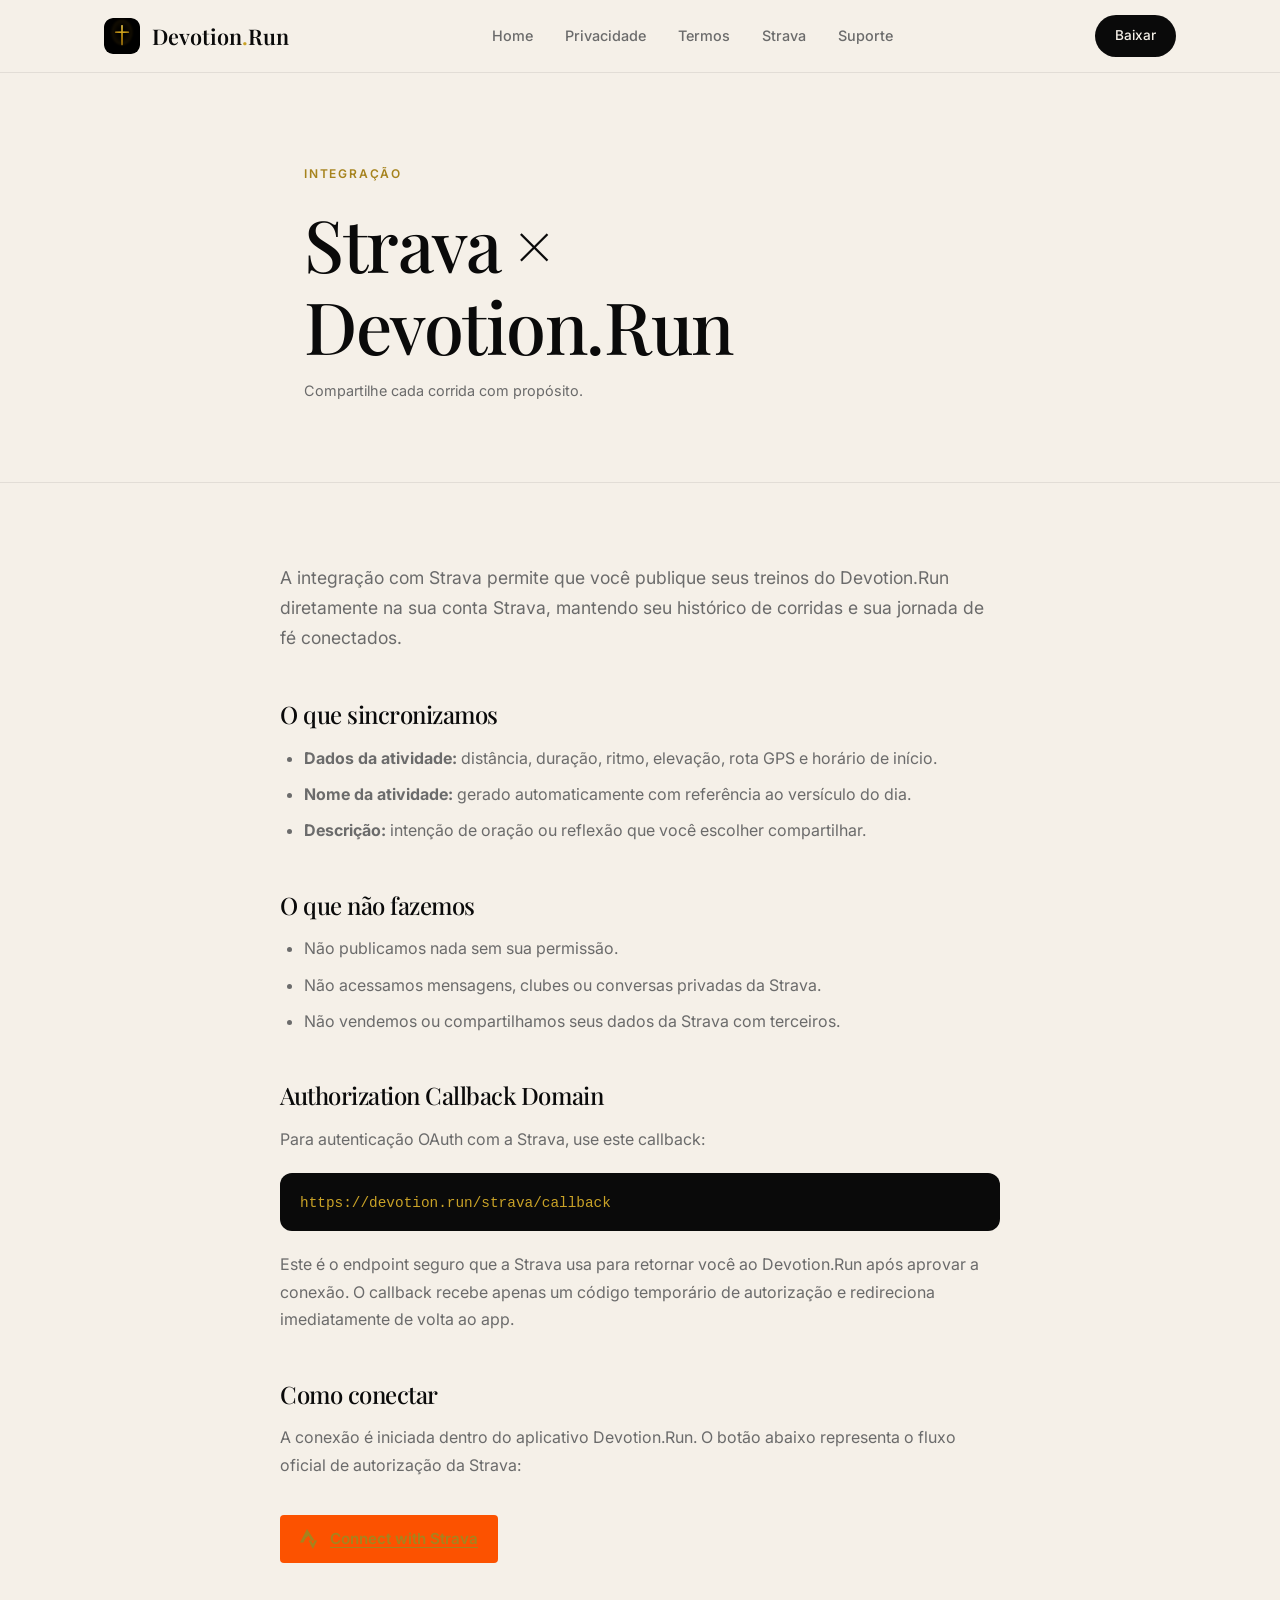
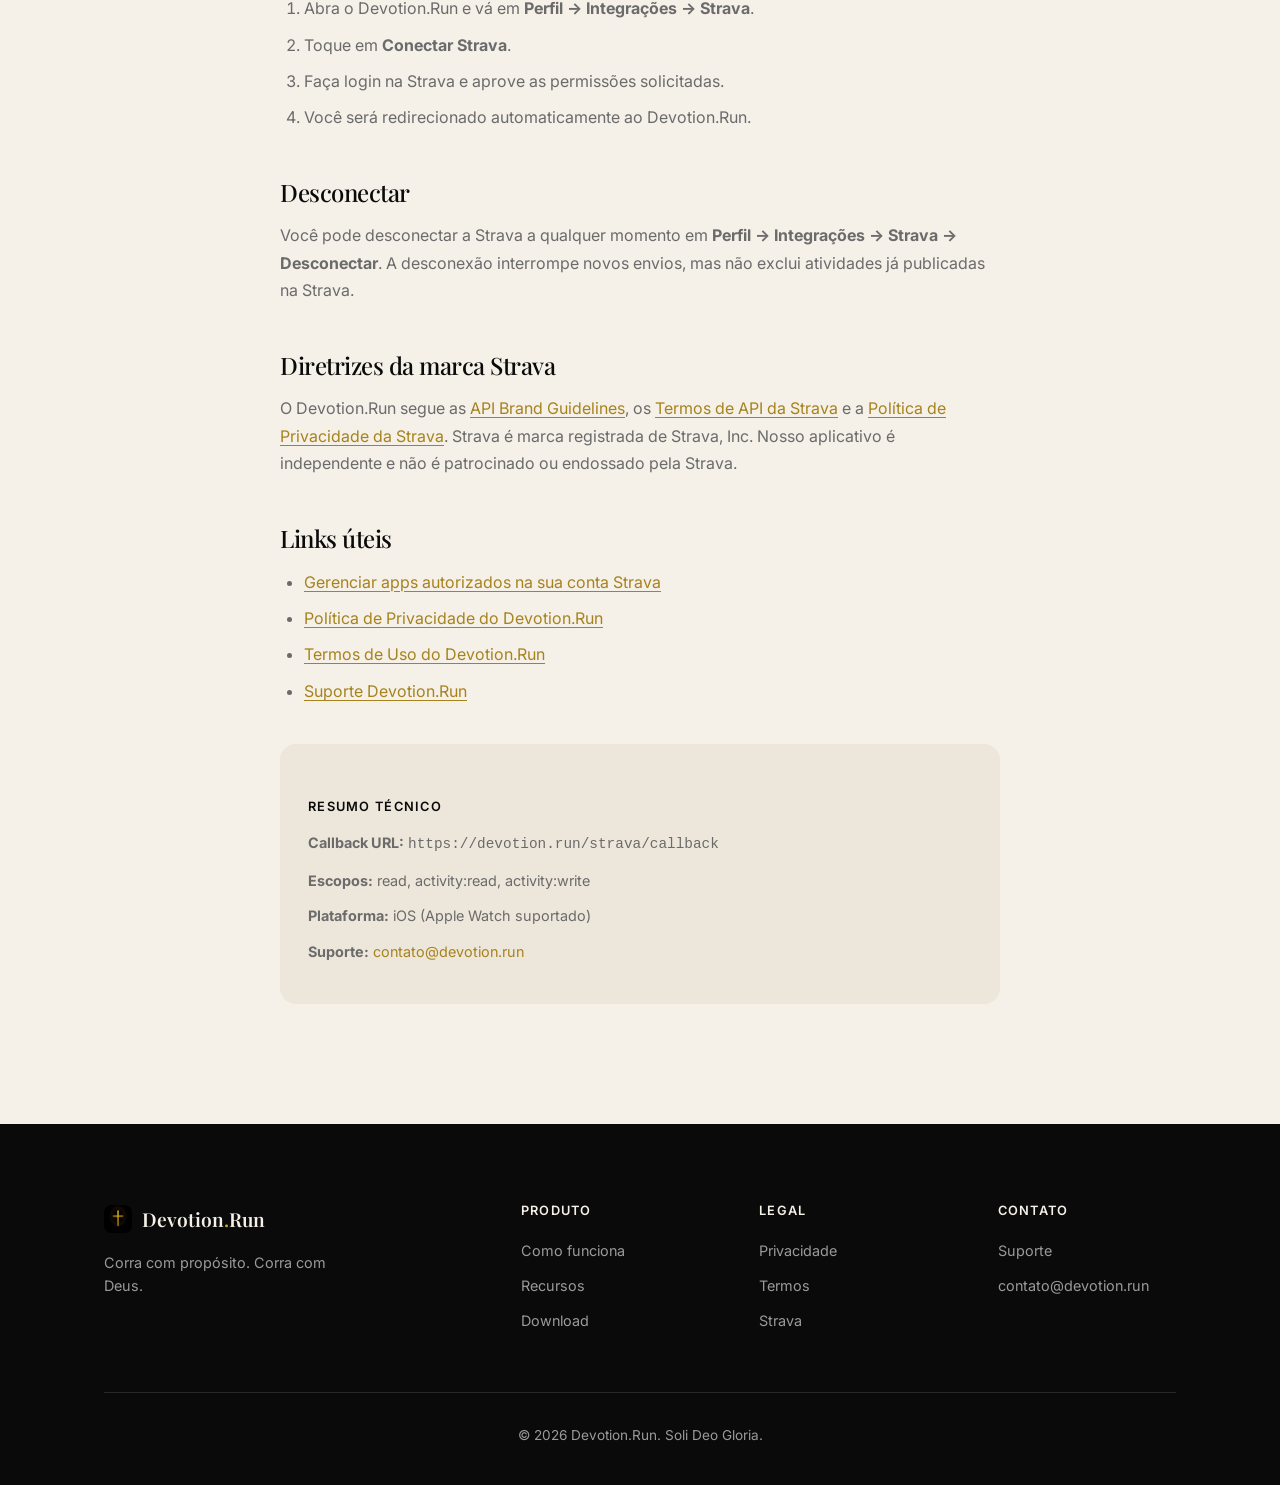
==== commit 66c9fa1a: "Adiciona conformidade com requisitos Strava API: suporte, GDPR, termos e botao Connect" ====
--- a/strava/index.html
+++ b/strava/index.html
@@ -26,6 +26,7 @@
                 <a href="/privacy">Privacidade</a>
                 <a href="/terms">Termos</a>
                 <a href="/strava/">Strava</a>
+                <a href="/support.html">Suporte</a>
             </div>
             <a href="/#download" class="btn-primary btn-small">Baixar</a>
             <button class="menu-toggle" id="menuToggle" aria-label="Menu">
@@ -76,6 +77,16 @@
                 </p>
 
                 <h2>Como conectar</h2>
+                <p>
+                    A conexão é iniciada dentro do aplicativo Devotion.Run. O botão abaixo representa o fluxo oficial
+                    de autorização da Strava:
+                </p>
+                <a href="https://www.strava.com/oauth/authorize" class="strava-connect-btn" target="_blank" rel="noopener noreferrer">
+                    <svg width="20" height="20" viewBox="0 0 24 24" fill="currentColor">
+                        <path d="M15.387 17.944l-2.089-4.116h-3.065L15.387 24l5.15-10.172h-3.066m-7.008-5.599l2.836 5.598h4.172L8.423 0 0 16.345h4.172l2.836-5.599"/>
+                    </svg>
+                    <span>Connect with Strava</span>
+                </a>
                 <ol>
                     <li>Abra o Devotion.Run e vá em <strong>Perfil → Integrações → Strava</strong>.</li>
                     <li>Toque em <strong>Conectar Strava</strong>.</li>
@@ -91,17 +102,27 @@
 
                 <h2>Diretrizes da marca Strava</h2>
                 <p>
-                    O Devotion.Run segue as <a href="https://developers.strava.com/guidelines/" target="_blank" rel="noopener noreferrer">API Brand Guidelines</a>
-                    e os <a href="https://www.strava.com/legal/api" target="_blank" rel="noopener noreferrer">Termos de API da Strava</a>.
-                    Strava é marca registrada de Strava, Inc.
+                    O Devotion.Run segue as <a href="https://developers.strava.com/guidelines/" target="_blank" rel="noopener noreferrer">API Brand Guidelines</a>,
+                    os <a href="https://www.strava.com/legal/api" target="_blank" rel="noopener noreferrer">Termos de API da Strava</a>
+                    e a <a href="https://www.strava.com/legal/privacy" target="_blank" rel="noopener noreferrer">Política de Privacidade da Strava</a>.
+                    Strava é marca registrada de Strava, Inc. Nosso aplicativo é independente e não é patrocinado ou endossado pela Strava.
                 </p>
+
+                <h2>Links úteis</h2>
+                <ul>
+                    <li><a href="https://www.strava.com/settings/apps" target="_blank" rel="noopener noreferrer">Gerenciar apps autorizados na sua conta Strava</a></li>
+                    <li><a href="/privacy">Política de Privacidade do Devotion.Run</a></li>
+                    <li><a href="/terms">Termos de Uso do Devotion.Run</a></li>
+                    <li><a href="mailto:contato@devotion.run">Suporte Devotion.Run</a></li>
+                </ul>
 
                 <div class="legal-card">
                     <h3>Resumo técnico</h3>
                     <ul>
                         <li><strong>Callback URL:</strong> <code>https://devotion.run/strava/callback</code></li>
-                        <li><strong>Escopos:</strong> read, activity:write, activity:read</li>
+                        <li><strong>Escopos:</strong> read, activity:read, activity:write</li>
                         <li><strong>Plataforma:</strong> iOS (Apple Watch suportado)</li>
+                        <li><strong>Suporte:</strong> <a href="mailto:contato@devotion.run">contato@devotion.run</a></li>
                     </ul>
                 </div>
             </div>
@@ -132,6 +153,7 @@
                 </div>
                 <div class="footer-links">
                     <h4>Contato</h4>
+                    <a href="/support.html">Suporte</a>
                     <a href="mailto:contato@devotion.run">contato@devotion.run</a>
                 </div>
             </div>
--- a/legal.css
+++ b/legal.css
@@ -127,6 +127,31 @@
 
 .legal-card a:hover {
     text-decoration: underline;
+}
+
+/* Strava Connect Button */
+.strava-connect-btn {
+    display: inline-flex;
+    align-items: center;
+    gap: 10px;
+    background-color: #FC5200;
+    color: #ffffff;
+    padding: 12px 20px;
+    border-radius: 4px;
+    font-family: var(--font-sans);
+    font-weight: 600;
+    font-size: 0.95rem;
+    margin: 20px 0 32px;
+    transition: background-color var(--transition);
+}
+
+.strava-connect-btn:hover {
+    background-color: #e04a00;
+}
+
+.strava-connect-btn svg {
+    width: 20px;
+    height: 20px;
 }
 
 /* Callback page */
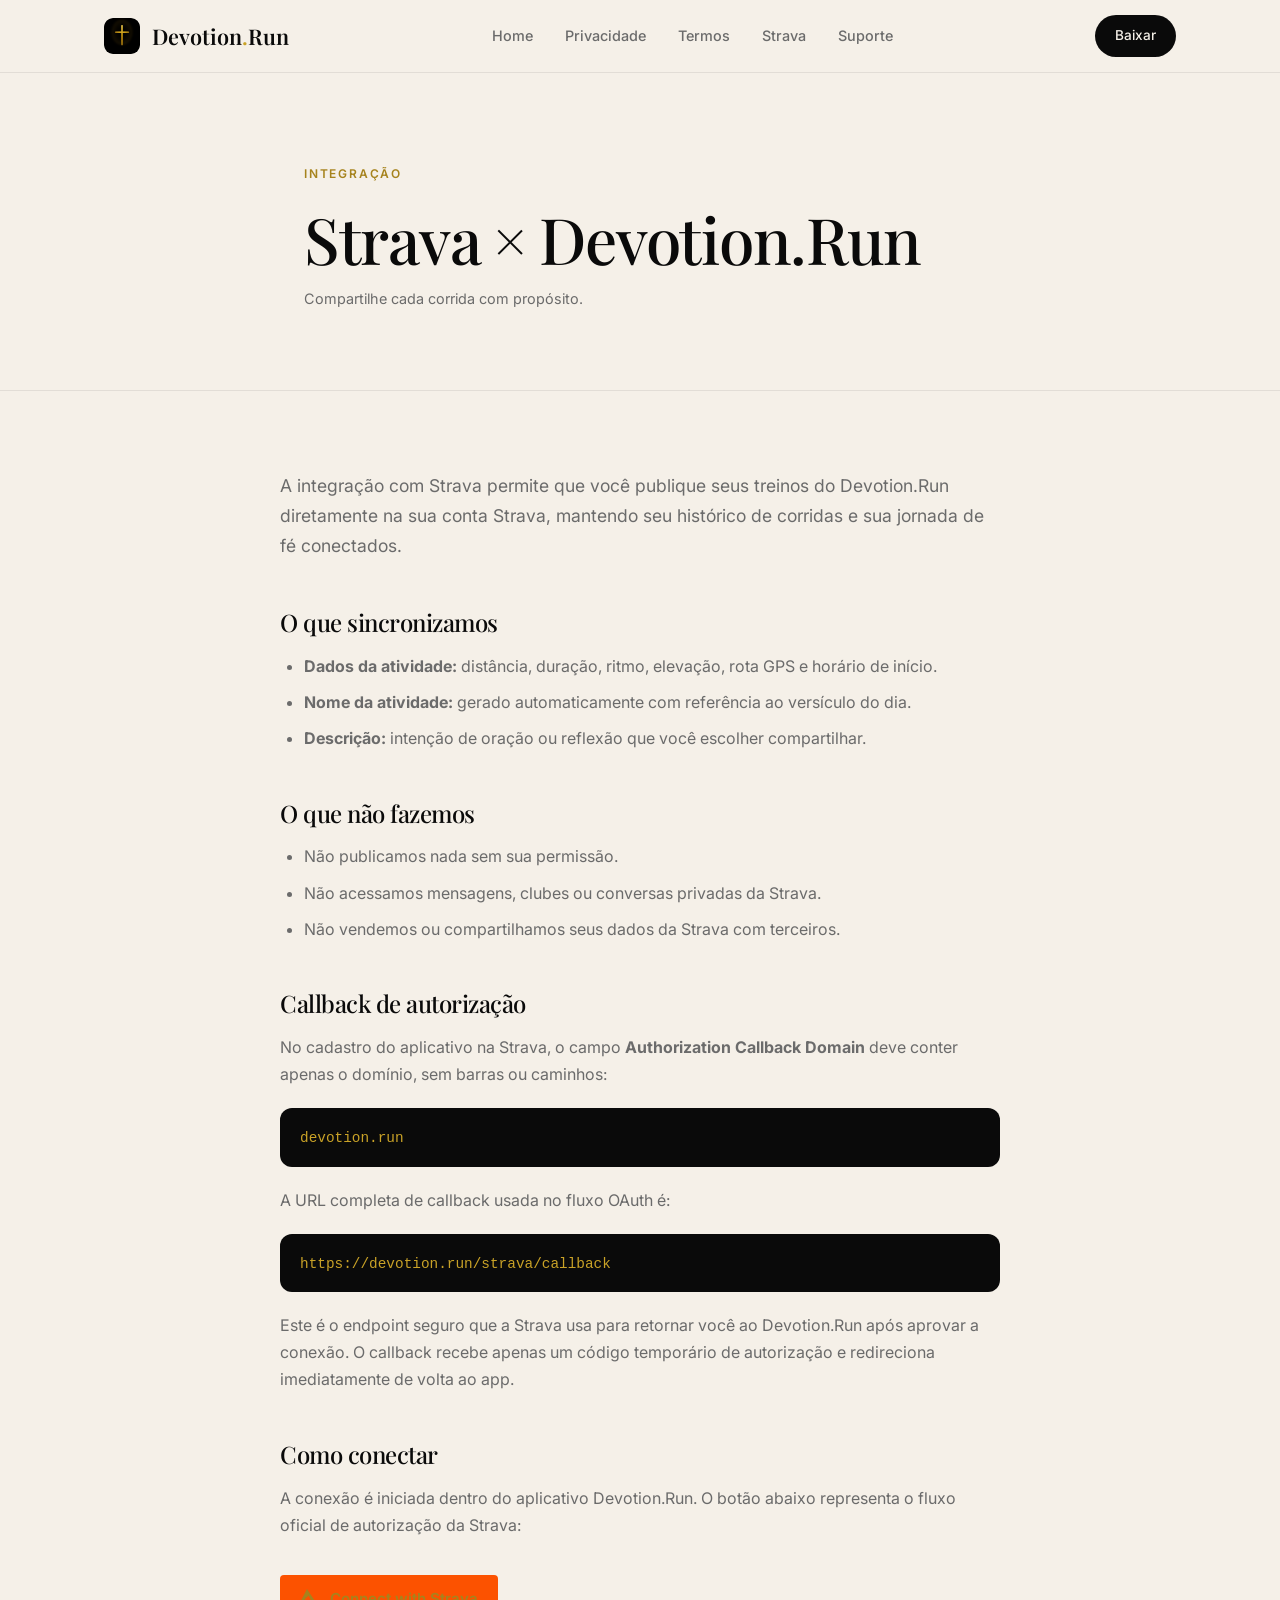
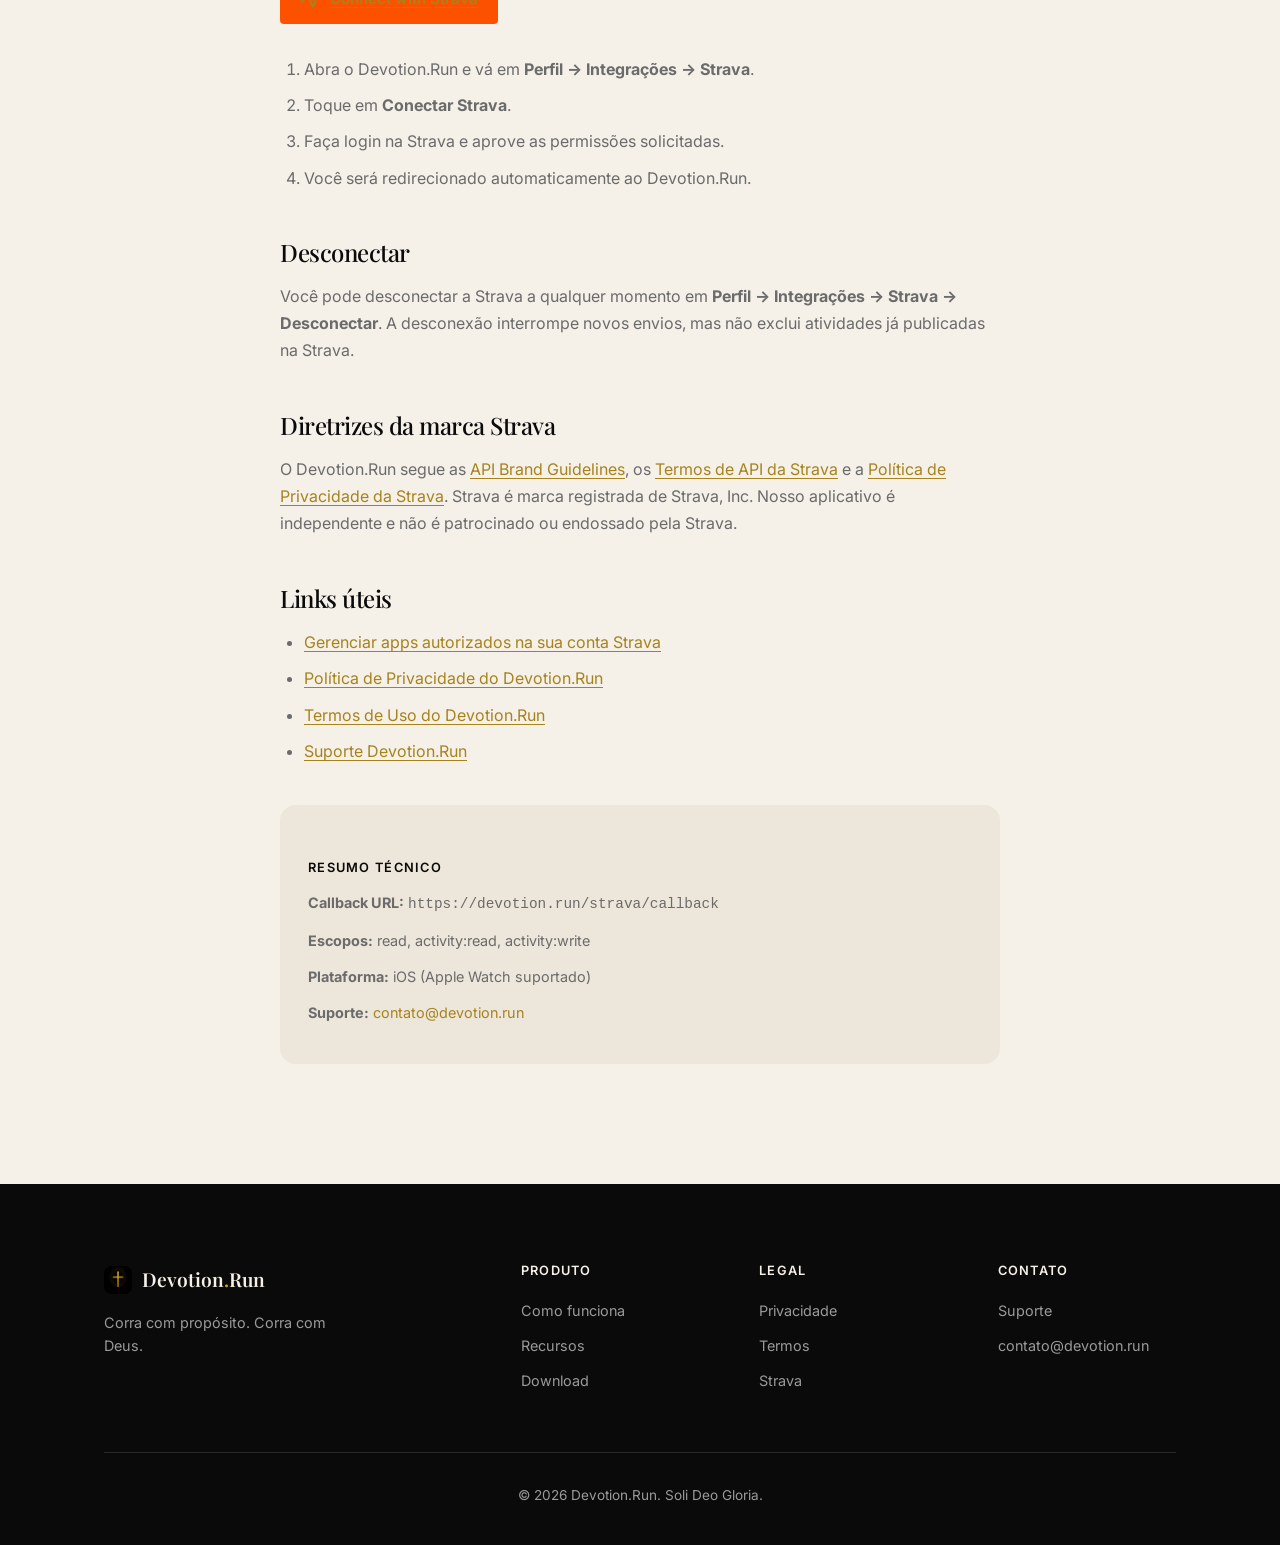
==== commit 63861beb: "Corrige instrucao do Strava callback: domain vs URL completa" ====
--- a/strava/index.html
+++ b/strava/index.html
@@ -26,7 +26,7 @@
                 <a href="/privacy">Privacidade</a>
                 <a href="/terms">Termos</a>
                 <a href="/strava/">Strava</a>
-                <a href="/support.html">Suporte</a>
+                <a href="/support">Suporte</a>
             </div>
             <a href="/#download" class="btn-primary btn-small">Baixar</a>
             <button class="menu-toggle" id="menuToggle" aria-label="Menu">
@@ -66,8 +66,17 @@
                     <li>Não vendemos ou compartilhamos seus dados da Strava com terceiros.</li>
                 </ul>
 
-                <h2>Authorization Callback Domain</h2>
-                <p>Para autenticação OAuth com a Strava, use este callback:</p>
+                <h2>Callback de autorização</h2>
+                <p>
+                    No cadastro do aplicativo na Strava, o campo <strong>Authorization Callback Domain</strong>
+                    deve conter apenas o domínio, sem barras ou caminhos:
+                </p>
+                <div class="code-block">
+                    <code>devotion.run</code>
+                </div>
+                <p>
+                    A URL completa de callback usada no fluxo OAuth é:
+                </p>
                 <div class="code-block">
                     <code>https://devotion.run/strava/callback</code>
                 </div>
@@ -153,7 +162,7 @@
                 </div>
                 <div class="footer-links">
                     <h4>Contato</h4>
-                    <a href="/support.html">Suporte</a>
+                    <a href="/support">Suporte</a>
                     <a href="mailto:contato@devotion.run">contato@devotion.run</a>
                 </div>
             </div>
--- a/styles.css
+++ b/styles.css
@@ -21,7 +21,7 @@
     --font-sans: 'Inter', -apple-system, BlinkMacSystemFont, sans-serif;
 
     /* Spacing */
-    --section-padding: clamp(100px, 12vw, 160px);
+    --section-padding: clamp(80px, 10vw, 140px);
     --container-max: 1200px;
 
     /* Transitions */
@@ -90,11 +90,11 @@
 }
 
 h1 {
-    font-size: clamp(2.8rem, 6vw, 4.5rem);
+    font-size: clamp(2.2rem, 5vw, 4rem);
 }
 
 h2 {
-    font-size: clamp(2rem, 4vw, 3rem);
+    font-size: clamp(1.7rem, 3.2vw, 2.6rem);
 }
 
 h3 {
@@ -249,21 +249,22 @@
 
 /* --- Hero --- */
 .hero {
-    padding: 160px 0 100px;
-    min-height: 100vh;
+    padding: 140px 0 90px;
+    min-height: auto;
     display: flex;
     align-items: center;
 }
 
 .hero-grid {
     display: grid;
-    grid-template-columns: 1.1fr 0.9fr;
-    gap: 80px;
+    grid-template-columns: 1fr 1fr;
+    gap: 60px;
     align-items: center;
 }
 
 .hero-content {
     max-width: 580px;
+    order: 1;
 }
 
 .hero-content .eyebrow {
@@ -271,24 +272,25 @@
 }
 
 .hero-lead {
-    font-size: clamp(1.1rem, 1.5vw, 1.25rem);
+    font-size: clamp(1.05rem, 1.5vw, 1.25rem);
     color: var(--gray);
-    margin: 28px 0 36px;
+    margin: 24px 0 32px;
     line-height: 1.7;
 }
 
 .hero-actions {
-    display: flex;
-    align-items: center;
-    gap: 28px;
-    margin-bottom: 56px;
-}
-
-.hero-trust {
     display: flex;
     align-items: center;
     gap: 24px;
-    padding-top: 32px;
+    margin-bottom: 40px;
+    flex-wrap: wrap;
+}
+
+.hero-trust {
+    display: flex;
+    align-items: center;
+    gap: 20px;
+    padding-top: 28px;
     border-top: 1px solid var(--border);
 }
 
@@ -321,13 +323,14 @@
 .hero-visual {
     display: flex;
     justify-content: center;
+    order: 2;
 }
 
 /* --- Phone Mockup --- */
 .phone-mockup {
     position: relative;
-    width: 280px;
-    border-radius: 44px;
+    width: 260px;
+    border-radius: 40px;
     overflow: hidden;
     background: var(--black);
     box-shadow:
@@ -342,11 +345,11 @@
     top: 0;
     left: 50%;
     transform: translateX(-50%);
-    width: 120px;
-    height: 28px;
+    width: 110px;
+    height: 26px;
     background: var(--black);
-    border-bottom-left-radius: 16px;
-    border-bottom-right-radius: 16px;
+    border-bottom-left-radius: 14px;
+    border-bottom-right-radius: 14px;
     z-index: 2;
 }
 
@@ -356,7 +359,7 @@
 }
 
 .hero-phone {
-    width: 300px;
+    width: 260px;
 }
 
 /* --- Manifesto --- */
@@ -368,9 +371,9 @@
 
 .manifesto-text {
     font-family: var(--font-serif);
-    font-size: clamp(1.5rem, 3vw, 2.25rem);
+    font-size: clamp(1.25rem, 2.4vw, 1.9rem);
     color: var(--cream);
-    line-height: 1.5;
+    line-height: 1.55;
     font-style: italic;
 }
 
@@ -394,7 +397,7 @@
 
 .section-header {
     max-width: 640px;
-    margin-bottom: 64px;
+    margin-bottom: 56px;
 }
 
 .section-header h2 {
@@ -405,7 +408,7 @@
 .steps-grid {
     display: grid;
     grid-template-columns: repeat(3, 1fr);
-    gap: 40px;
+    gap: 32px;
 }
 
 .step-card {
@@ -415,26 +418,30 @@
 
 .step-number {
     font-family: var(--font-serif);
-    font-size: 0.9rem;
+    font-size: 0.85rem;
     color: var(--gold-dark);
-    margin-bottom: 16px;
+    margin-bottom: 12px;
 }
 
 .step-card h3 {
-    margin-bottom: 12px;
+    margin-bottom: 10px;
 }
 
 .step-card p {
-    font-size: 0.95rem;
-    line-height: 1.7;
-    margin-bottom: 28px;
+    font-size: 0.92rem;
+    line-height: 1.65;
+    margin-bottom: 24px;
 }
 
 .step-image {
     margin-top: auto;
-    border-radius: 28px;
+    border-radius: 24px;
     overflow: hidden;
-    box-shadow: 0 20px 60px rgba(0, 0, 0, 0.1);
+    box-shadow: 0 16px 50px rgba(0, 0, 0, 0.1);
+    max-width: 280px;
+    margin-left: auto;
+    margin-right: auto;
+    width: 100%;
 }
 
 .step-image img {
@@ -548,8 +555,8 @@
 }
 
 .cta-lead {
-    font-size: 1.1rem;
-    margin-bottom: 32px;
+    font-size: 1.05rem;
+    margin-bottom: 28px;
 }
 
 .cta-note {
@@ -675,15 +682,20 @@
 }
 
 /* --- Responsive --- */
-@media (max-width: 1024px) {
+@media (max-width: 1023px) {
+    .hero {
+        padding: 120px 0 70px;
+    }
+
     .hero-grid {
         grid-template-columns: 1fr;
         text-align: center;
-        gap: 60px;
+        gap: 40px;
     }
 
     .hero-content {
-        max-width: 100%;
+        max-width: 580px;
+        margin: 0 auto;
         order: 1;
     }
 
@@ -704,42 +716,62 @@
         order: 0;
     }
 
+    .phone-mockup {
+        width: 220px;
+    }
+
+    .hero-phone {
+        width: 240px;
+    }
+
     .steps-grid {
-        grid-template-columns: 1fr;
-        max-width: 480px;
-        margin: 0 auto;
+        grid-template-columns: repeat(2, 1fr);
+        gap: 28px;
+    }
+
+    .step-image {
+        max-width: 200px;
     }
 
     .features-grid {
         grid-template-columns: repeat(2, 1fr);
+        gap: 36px 28px;
     }
 
     .integration-block {
         grid-template-columns: 1fr;
         text-align: center;
-        gap: 60px;
+        gap: 40px;
     }
 
     .integration-content {
-        max-width: 100%;
+        max-width: 520px;
+        margin: 0 auto;
         order: 1;
     }
 
+    .integration-list {
+        display: inline-block;
+        text-align: left;
+        margin-bottom: 24px;
+    }
+
     .integration-list li {
-        display: inline-block;
-        margin: 8px 16px;
+        margin: 8px 0;
+    }
+
+    .integration-content .btn-secondary {
+        margin-top: 8px;
     }
 
     .integration-visual {
         order: 0;
     }
 
-    .footer-grid {
-        grid-template-columns: repeat(2, 1fr);
-    }
-}
-
-@media (max-width: 768px) {
+    .integration-visual .phone-mockup {
+        width: 220px;
+    }
+
     .nav-links,
     .navbar .btn-primary {
         display: none;
@@ -758,50 +790,229 @@
         right: 0;
         bottom: 0;
         background: var(--cream);
-        padding: 40px;
-        gap: 24px;
+        padding: 32px 24px;
+        gap: 20px;
         z-index: 999;
     }
 
     .nav-links.open a {
-        font-size: 1.25rem;
+        font-size: 1.1rem;
+    }
+
+    .footer-grid {
+        grid-template-columns: repeat(2, 1fr);
+        gap: 40px;
+    }
+}
+
+@media (max-width: 767px) {
+    :root {
+        --section-padding: clamp(56px, 10vw, 80px) 0;
+    }
+
+    h1 {
+        font-size: clamp(1.9rem, 7vw, 2.4rem);
+    }
+
+    h2 {
+        font-size: clamp(1.45rem, 5.5vw, 1.85rem);
+    }
+
+    h3 {
+        font-size: 1.2rem;
     }
 
     .hero {
-        padding-top: 120px;
+        padding-top: 100px;
+        padding-bottom: 56px;
+    }
+
+    .hero-grid {
+        gap: 32px;
+    }
+
+    .hero-content {
+        order: 1;
+    }
+
+    .hero-visual {
+        order: 2;
+    }
+
+    .hero-lead {
+        font-size: 0.95rem;
+        margin: 16px 0 24px;
     }
 
     .hero-actions {
         flex-direction: column;
-        gap: 20px;
+        gap: 12px;
+        margin-bottom: 28px;
+        align-items: stretch;
+    }
+
+    .hero-actions .btn-primary,
+    .hero-actions .btn-text {
+        width: 100%;
+        justify-content: center;
+    }
+
+    .hero-actions .btn-primary {
+        padding: 14px 24px;
+        font-size: 0.9rem;
     }
 
     .hero-trust {
         flex-direction: column;
-        gap: 20px;
+        gap: 14px;
+        padding-top: 20px;
+    }
+
+    .trust-number {
+        font-size: 1.5rem;
     }
 
     .trust-divider {
-        width: 40px;
+        width: 32px;
         height: 1px;
+    }
+
+    .phone-mockup {
+        width: 180px;
+        border-radius: 32px;
+    }
+
+    .phone-mockup::before {
+        width: 80px;
+        height: 20px;
+    }
+
+    .hero-phone {
+        width: 200px;
+    }
+
+    .manifesto-text {
+        font-size: clamp(1.1rem, 4.5vw, 1.35rem);
+    }
+
+    .section-header {
+        margin-bottom: 40px;
+    }
+
+    .steps-grid {
+        grid-template-columns: 1fr;
+        gap: 36px;
+        max-width: 360px;
+        margin: 0 auto;
+    }
+
+    .step-card p {
+        font-size: 0.9rem;
+        margin-bottom: 18px;
+    }
+
+    .step-image {
+        max-width: 180px;
+        border-radius: 18px;
     }
 
     .features-grid {
         grid-template-columns: 1fr;
+        gap: 28px;
+    }
+
+    .feature-item {
+        max-width: 100%;
+    }
+
+    .feature-icon {
+        width: 40px;
+        height: 40px;
+        margin-bottom: 16px;
+    }
+
+    .feature-item h3 {
+        font-size: 1.05rem;
+    }
+
+    .feature-item p {
+        font-size: 0.9rem;
+    }
+
+    .integration-block {
+        gap: 32px;
+    }
+
+    .integration-content {
+        text-align: center;
+        max-width: 100%;
+    }
+
+    .integration-content > p {
+        font-size: 0.95rem;
+        margin-bottom: 20px;
+    }
+
+    .integration-list {
+        display: block;
+        width: 100%;
+        margin-bottom: 20px;
     }
 
     .integration-list li {
         display: block;
-        margin: 12px 0;
+        margin: 8px 0;
         text-align: left;
+        font-size: 0.9rem;
+    }
+
+    .integration-content .btn-secondary {
+        display: flex;
+        width: 100%;
+        justify-content: center;
+        max-width: 280px;
+        margin: 0 auto;
+    }
+
+    .integration-visual .phone-mockup {
+        width: 200px;
+    }
+
+    .cta-block h2 {
+        font-size: clamp(1.5rem, 6vw, 1.9rem);
+    }
+
+    .cta-lead {
+        font-size: 0.95rem;
+    }
+
+    .btn-large {
+        padding: 14px 24px;
+        font-size: 0.9rem;
     }
 
     .waitlist-form {
         flex-direction: column;
+        gap: 10px;
+        max-width: 360px;
+    }
+
+    .waitlist-form input,
+    .waitlist-form button {
+        width: 100%;
+    }
+
+    .footer {
+        padding: 60px 0 32px;
     }
 
     .footer-grid {
         grid-template-columns: 1fr;
-        gap: 40px;
-    }
-}
+        gap: 32px;
+        padding-bottom: 40px;
+    }
+
+    .footer-links h4 {
+        margin-bottom: 12px;
+    }
+}
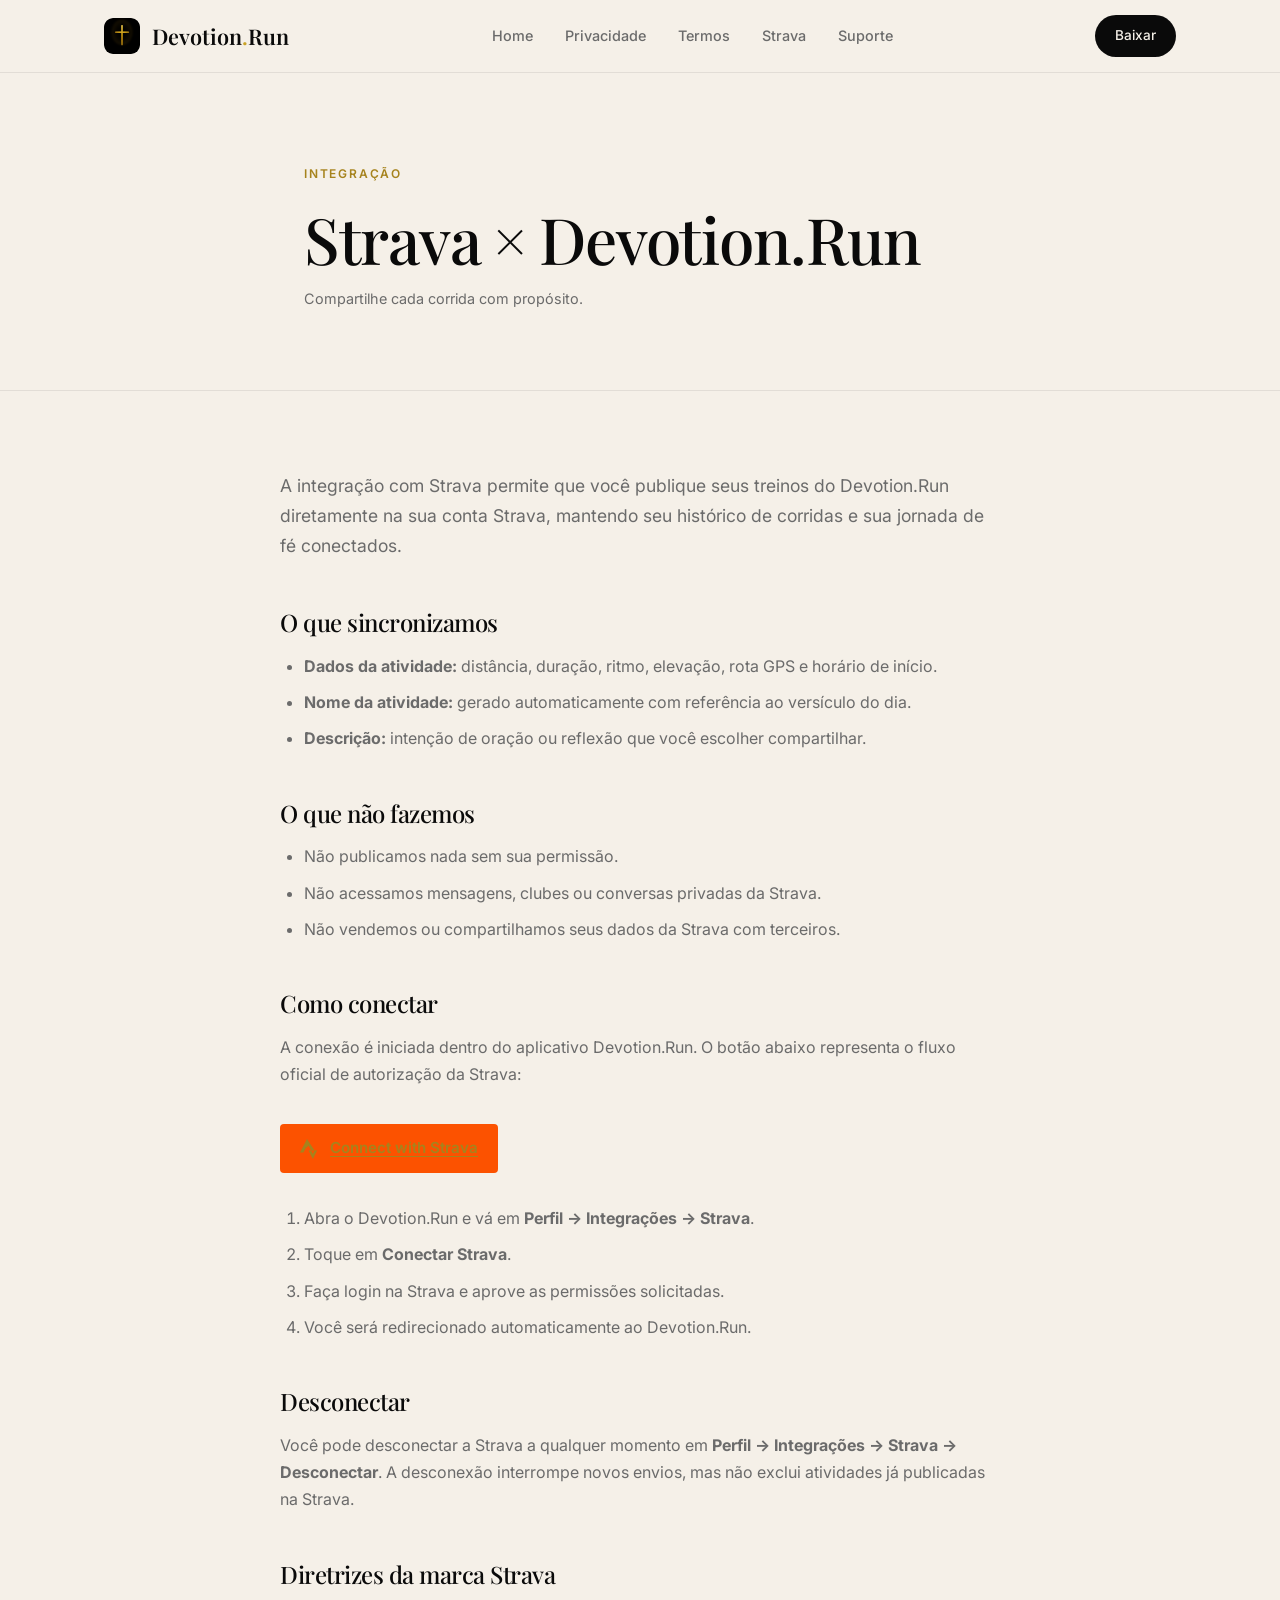
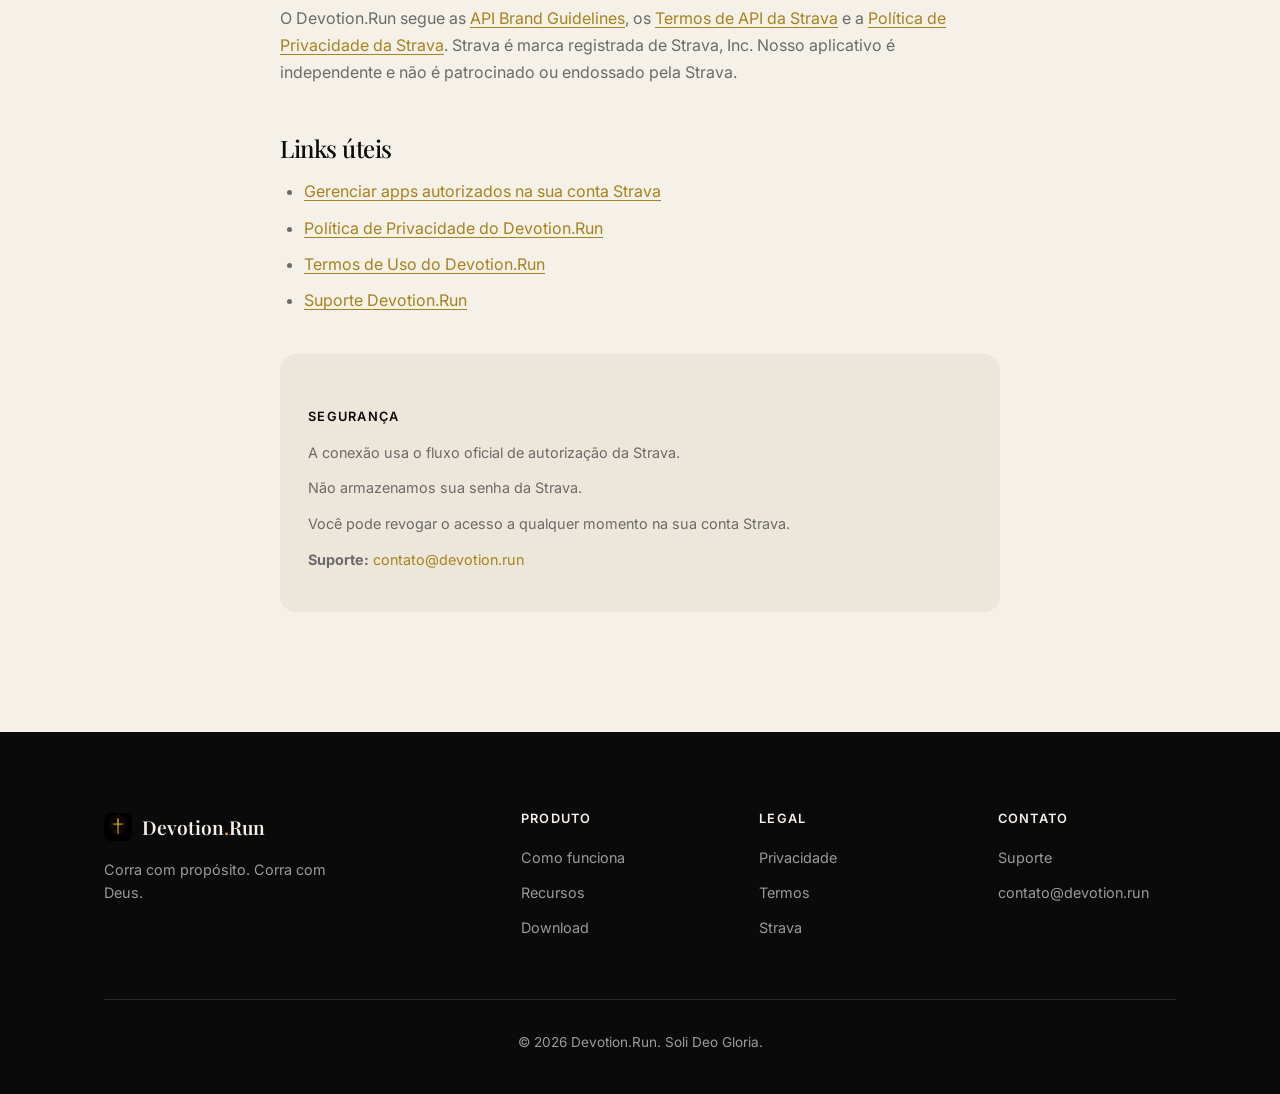
==== commit 2f254eda: "Remove detalhes tecnicos de callback das paginas publicas" ====
--- a/strava/index.html
+++ b/strava/index.html
@@ -66,25 +66,6 @@
                     <li>Não vendemos ou compartilhamos seus dados da Strava com terceiros.</li>
                 </ul>
 
-                <h2>Callback de autorização</h2>
-                <p>
-                    No cadastro do aplicativo na Strava, o campo <strong>Authorization Callback Domain</strong>
-                    deve conter apenas o domínio, sem barras ou caminhos:
-                </p>
-                <div class="code-block">
-                    <code>devotion.run</code>
-                </div>
-                <p>
-                    A URL completa de callback usada no fluxo OAuth é:
-                </p>
-                <div class="code-block">
-                    <code>https://devotion.run/strava/callback</code>
-                </div>
-                <p>
-                    Este é o endpoint seguro que a Strava usa para retornar você ao Devotion.Run após aprovar a conexão.
-                    O callback recebe apenas um código temporário de autorização e redireciona imediatamente de volta ao app.
-                </p>
-
                 <h2>Como conectar</h2>
                 <p>
                     A conexão é iniciada dentro do aplicativo Devotion.Run. O botão abaixo representa o fluxo oficial
@@ -126,11 +107,11 @@
                 </ul>
 
                 <div class="legal-card">
-                    <h3>Resumo técnico</h3>
+                    <h3>Segurança</h3>
                     <ul>
-                        <li><strong>Callback URL:</strong> <code>https://devotion.run/strava/callback</code></li>
-                        <li><strong>Escopos:</strong> read, activity:read, activity:write</li>
-                        <li><strong>Plataforma:</strong> iOS (Apple Watch suportado)</li>
+                        <li>A conexão usa o fluxo oficial de autorização da Strava.</li>
+                        <li>Não armazenamos sua senha da Strava.</li>
+                        <li>Você pode revogar o acesso a qualquer momento na sua conta Strava.</li>
                         <li><strong>Suporte:</strong> <a href="mailto:contato@devotion.run">contato@devotion.run</a></li>
                     </ul>
                 </div>
